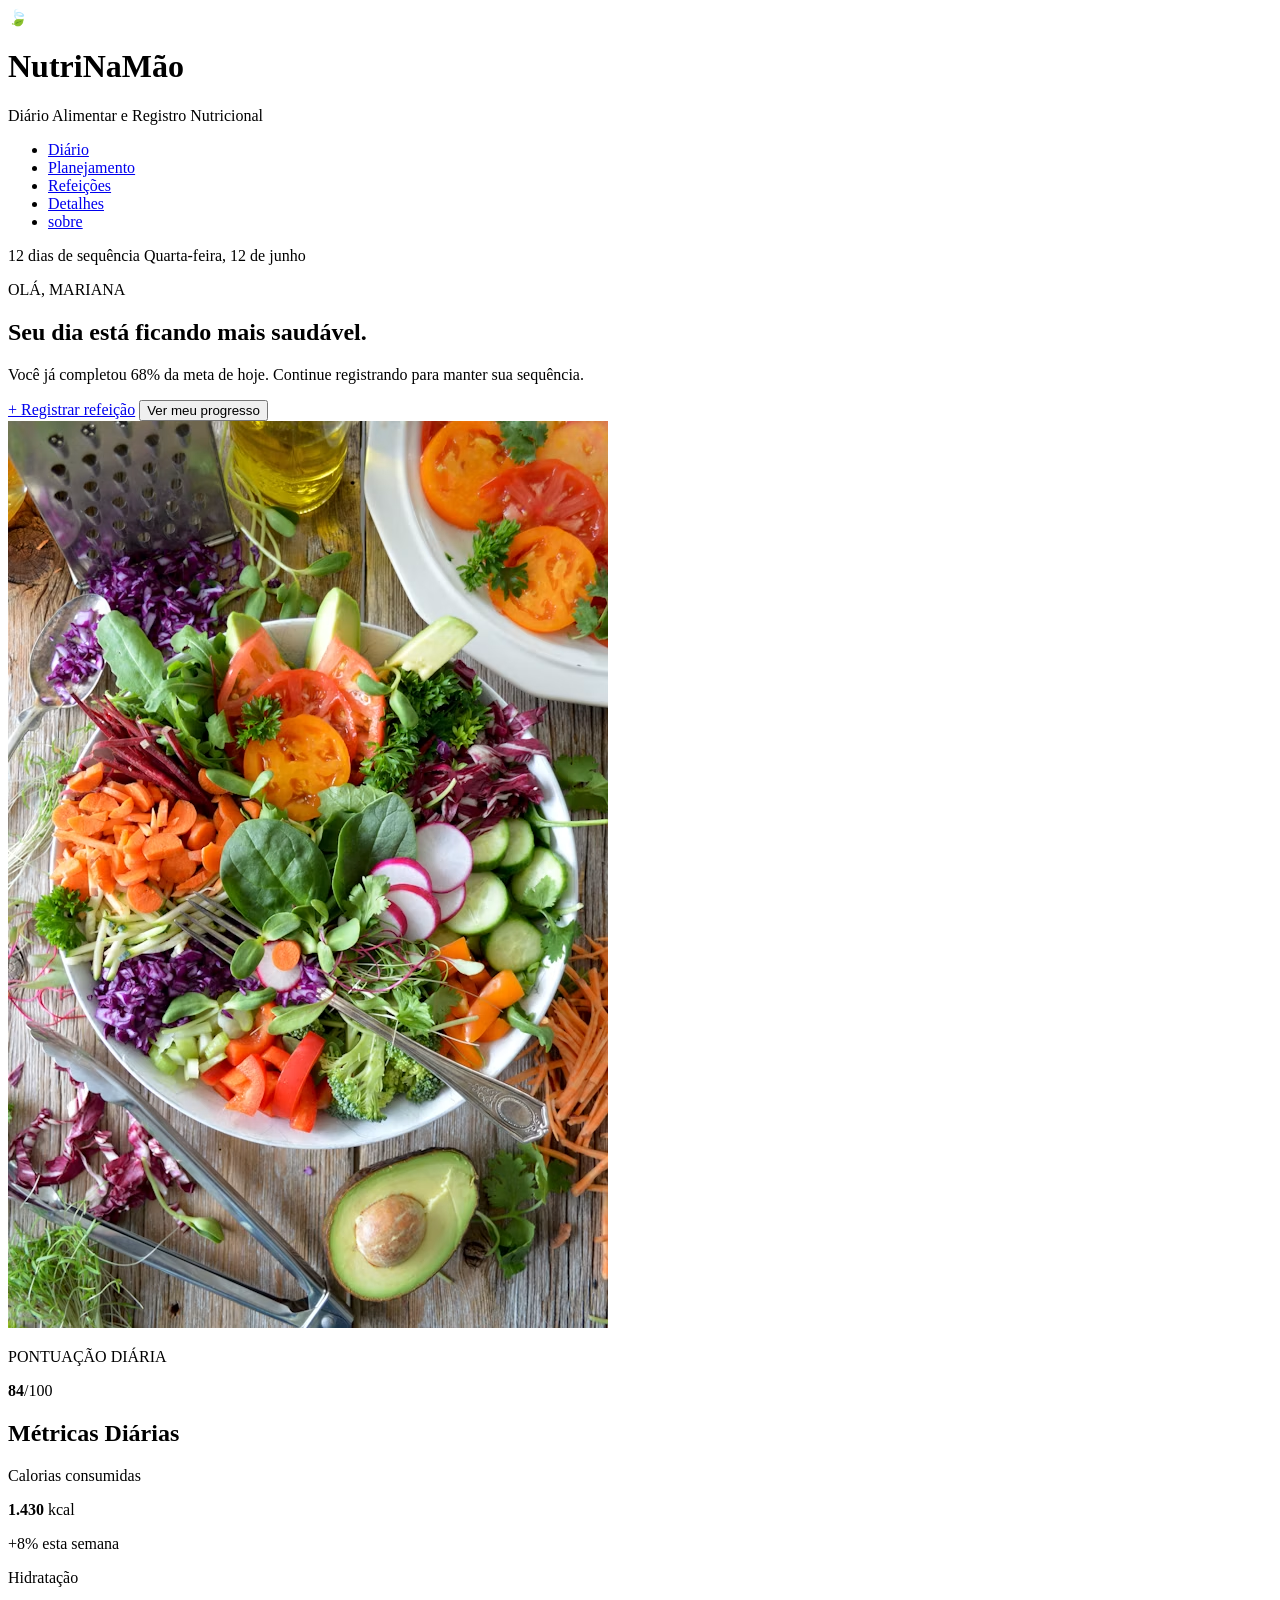
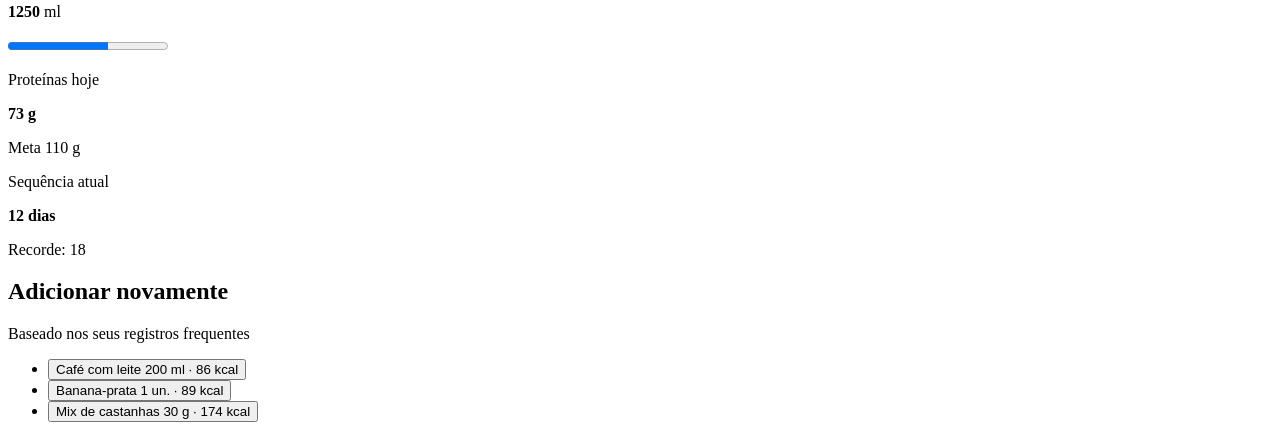
==== index.html @ e71a36a6 "adiciona secao de metricas diarias e atalhos rapidos" ====
<!DOCTYPE html>
<html lang="pt-BR">
<head>
  <meta charset="UTF-8">
  <meta name="viewport" content="width=device-width, initial-scale=1.0">
  <title>NutriNaMão - Diário Alimentar e Registro Nutricional</title>
  <link rel="stylesheet" href="assets/css/style.css">
</head>
<body>

  <!-- CABEÇALHO / NAVBAR -->
  <header>
    <div>
      <span>🍃</span>
      <h1>NutriNaMão</h1>
      <p>Diário Alimentar e Registro Nutricional</p>
    </div>
    
    <nav>
      <ul>
        <li><a href="index.html">Diário</a></li>
        <li><a href="planejamento.html">Planejamento</a></li>
        <li><a href="refeicoes.html">Refeições</a></li>
        <li><a href="detalhes.html">Detalhes</a></li>
        <li><a href="sobre.html">sobre</a></li>
      </ul>
    </nav>
  </header>

  <!-- CONTEÚDO PRINCIPAL -->
  <main>

    <!-- BANNER DE BOAS-VINDAS -->
    <section id="diario">
      <div>
        <span>12 dias de sequência</span>
        <span>Quarta-feira, 12 de junho</span>
      </div>
      
      <p>OLÁ, MARIANA</p>
      <h2>Seu dia está ficando mais saudável.</h2>
      <p>Você já completou 68% da meta de hoje. Continue registrando para manter sua sequência.</p>
      
      <div>
        <a href="#cadastro">+ Registrar refeição</a>
        <button type="button">Ver meu progresso</button>
      </div>

      <div>
        <img src="assets/img/foto1.jpg" alt="Bowl colorido com vegetais frescos">
        <div>
          <p>PONTUAÇÃO DIÁRIA</p>
          <p><strong>84</strong>/100</p>
        </div>
      </div>
    </section>

    <!-- MÉTRICAS / STATUS DIÁRIO -->
    <section>
      <h2>Métricas Diárias</h2>
      
      <!-- Calorias -->
      <article>
        <p>Calorias consumidas</p>
        <p><strong>1.430</strong> kcal</p>
        <span>+8% esta semana</span>
      </article>

      <!-- Hidratação -->
      <article>
        <p>Hidratação</p>
        <p><strong>1250</strong> ml</p>
        <progress value="1250" max="2000">1250 ml</progress>
      </article>

      <!-- Proteínas -->
      <article>
        <p>Proteínas hoje</p>
        <p><strong>73 g</strong></p>
        <span>Meta 110 g</span>
      </article>

      <!-- Sequência -->
      <article>
        <p>Sequência atual</p>
        <p><strong>12 dias</strong></p>
        <span>Recorde: 18</span>
      </article>
    </section>

    <!-- ATALHOS INTELIGENTES -->
    <section>
      <h2>Adicionar novamente</h2>
      <p>Baseado nos seus registros frequentes</p>
      <ul>
        <li><button type="button">Café com leite 200 ml · 86 kcal</button></li>
        <li><button type="button">Banana-prata 1 un. · 89 kcal</button></li>
        <li><button type="button">Mix de castanhas 30 g · 174 kcal</button></li>
      </ul>
    </section>
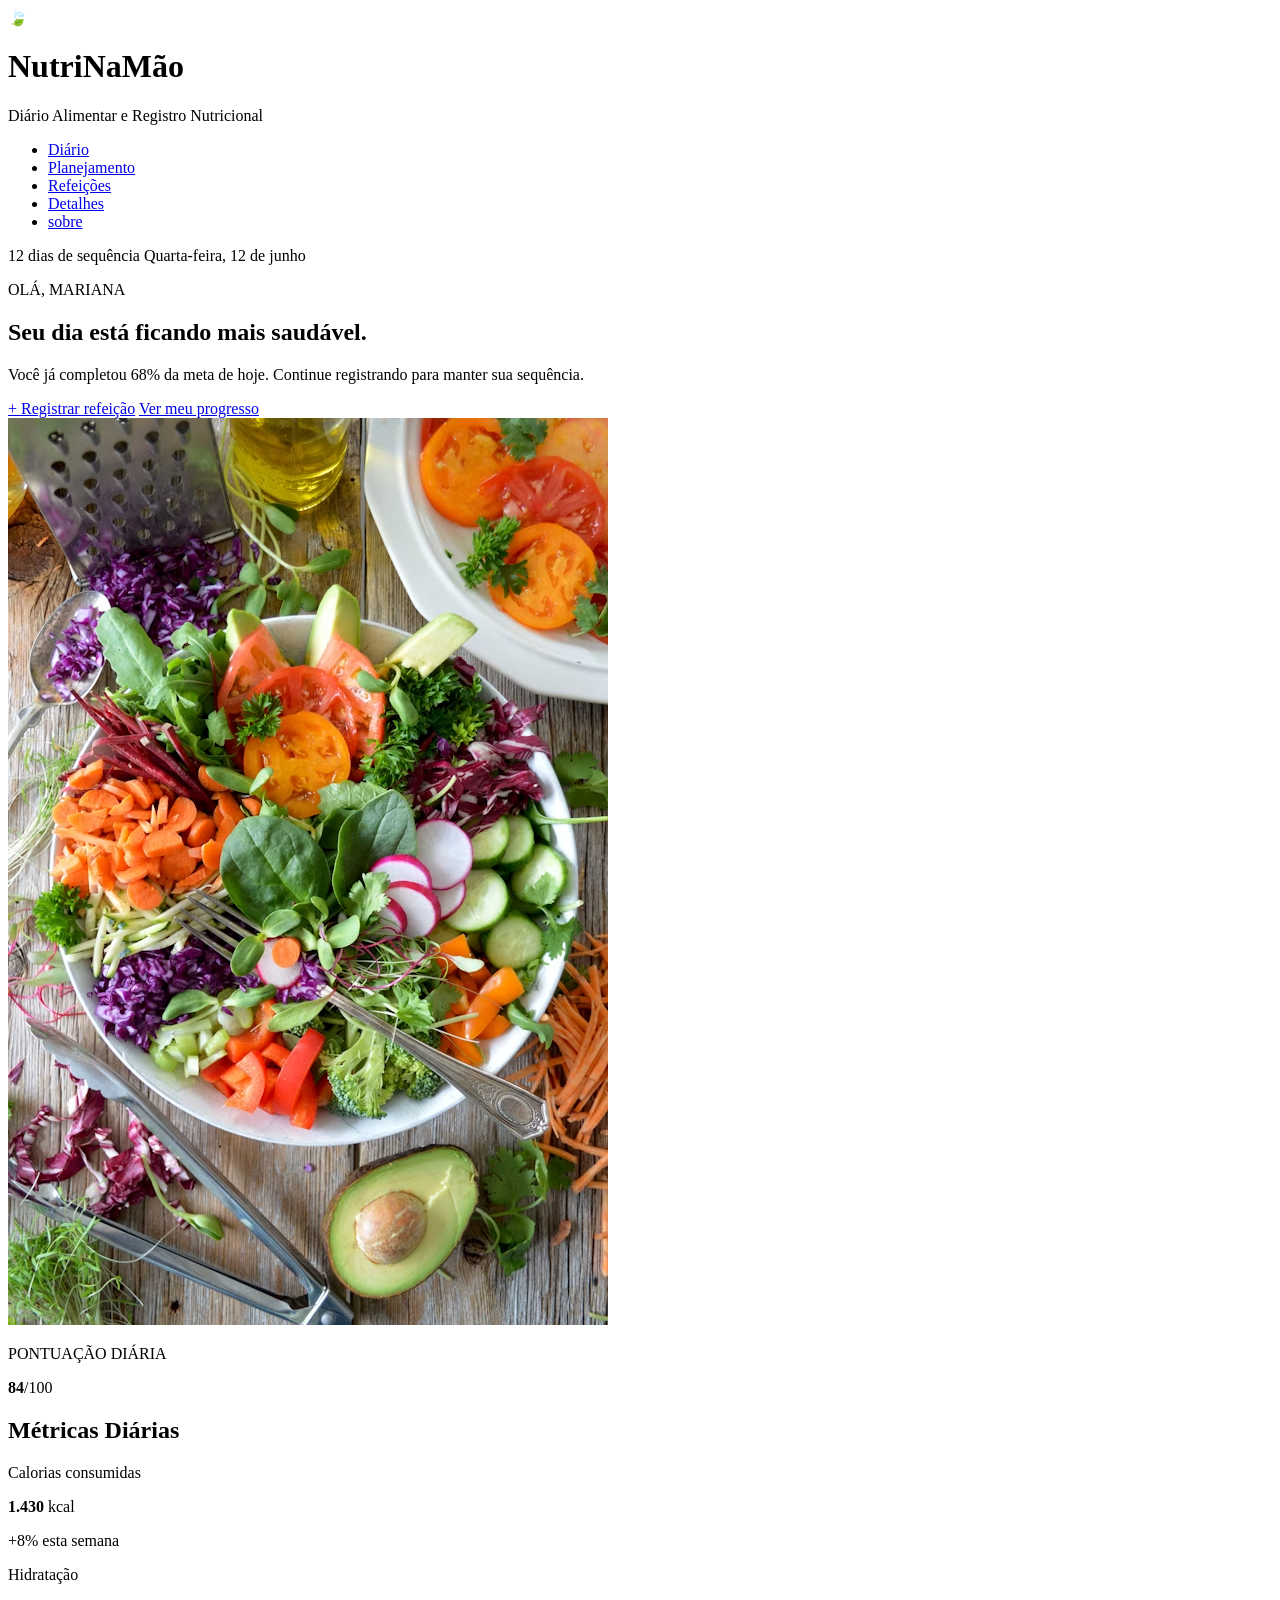
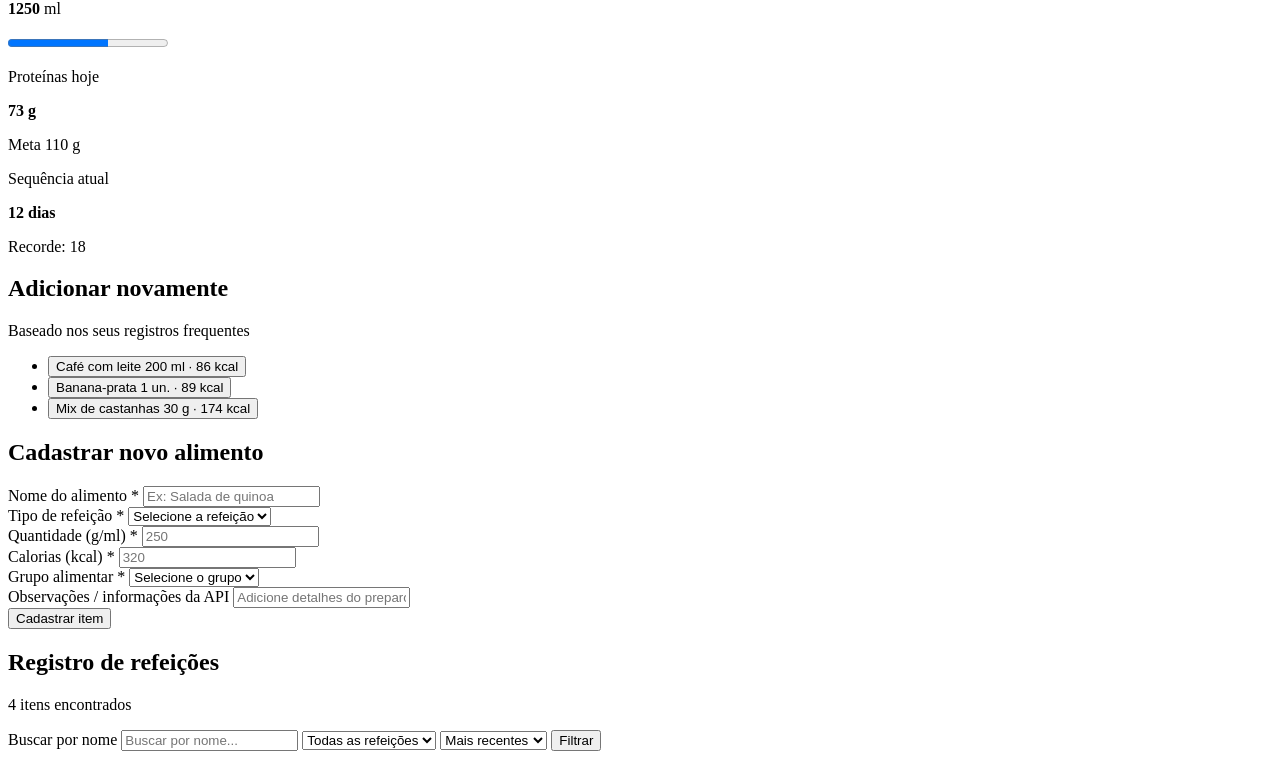
==== commit e2e5e5fc: "feat: adiciona formulario de cadastro de alimentos e controles de busca" ====
--- a/index.html
+++ b/index.html
@@ -42,8 +42,8 @@
       <p>Você já completou 68% da meta de hoje. Continue registrando para manter sua sequência.</p>
       
       <div>
-        <a href="#cadastro">+ Registrar refeição</a>
-        <button type="button">Ver meu progresso</button>
+        <a type="button" href="#cadastro">+ Registrar refeição</a>
+        <a type="button" href="#metricas">Ver meu progresso</a>
       </div>
 
       <div>
@@ -56,7 +56,7 @@
     </section>
 
     <!-- MÉTRICAS / STATUS DIÁRIO -->
-    <section>
+    <section id="metricas">
       <h2>Métricas Diárias</h2>
       
       <!-- Calorias -->
@@ -97,4 +97,85 @@
         <li><button type="button">Banana-prata 1 un. · 89 kcal</button></li>
         <li><button type="button">Mix de castanhas 30 g · 174 kcal</button></li>
       </ul>
-    </section>+    </section>
+
+    <!-- FORMULÁRIO DE NOVO REGISTRO -->
+    <section id="cadastro">
+      <h2>Cadastrar novo alimento</h2>
+      <form action="#" method="post">
+        <div>
+          <label for="nome">Nome do alimento *</label>
+          <input type="text" id="nome" name="nome" placeholder="Ex: Salada de quinoa" required>
+        </div>
+
+        <div>
+          <label for="refeicao">Tipo de refeição *</label>
+          <select id="refeicao" name="refeicao" required>
+            <option value="">Selecione a refeição</option>
+            <option value="almoco">Almoço</option>
+            <option value="cafe">Café da Manhã</option>
+            <option value="lanche">Lanche</option>
+            <option value="jantar">Jantar</option>
+          </select>
+        </div>
+
+        <div>
+          <label for="quantidade">Quantidade (g/ml) *</label>
+          <input type="number" id="quantidade" name="quantidade" placeholder="250" required>
+        </div>
+
+        <div>
+          <label for="calorias">Calorias (kcal) *</label>
+          <input type="number" id="calorias" name="calorias" placeholder="320" required>
+        </div>
+
+        <div>
+          <label for="grupo">Grupo alimentar *</label>
+          <select id="grupo" name="grupo" required>
+            <option value="">Selecione o grupo</option>
+            <option value="proteinas">Proteínas</option>
+            <option value="carboidratos">Carboidratos</option>
+            <option value="vegetais">Vegetais</option>
+            <option value="frutas">Frutas</option>
+            <option value="laticinios">Laticínios</option>
+            <option value="gorduras">Gorduras</option>
+          </select>
+        </div>
+
+        <div>
+          <label for="observacoes">Observações / informações da API</label>
+          <input type="text" id="observacoes" name="observacoes" placeholder="Adicione detalhes do preparo, marca ou código de barras...">
+        </div>
+
+        <button type="submit">Cadastrar item</button>
+      </form>
+    </section>
+
+    <!-- REGISTRO DE REFEIÇÕES (Parte de Filtros e Busca) -->
+    <section id="listagem">
+      <h2>Registro de refeições</h2>
+      <p>4 itens encontrados</p>
+
+      <!-- Filtros e Busca -->
+      <div>
+        <form action="#" method="get">
+          <label for="busca">Buscar por nome</label>
+          <input type="search" id="busca" name="busca" placeholder="Buscar por nome...">
+
+          <select id="filtro-refeicao" name="filtro-refeicao">
+            <option value="todas">Todas as refeições</option>
+            <option value="cafe">Café da Manhã</option>
+            <option value="almoco">Almoço</option>
+            <option value="lanche">Lanche</option>
+            <option value="jantar">Jantar</option>
+          </select>
+
+          <select id="ordenacao" name="ordenacao">
+            <option value="recentes">Mais recentes</option>
+            <option value="caloricos">Mais calóricos</option>
+            <option value="alfabetica">Nome A-Z</option>
+          </select>
+
+          <button type="button">Filtrar</button>
+        </form>
+      </div>
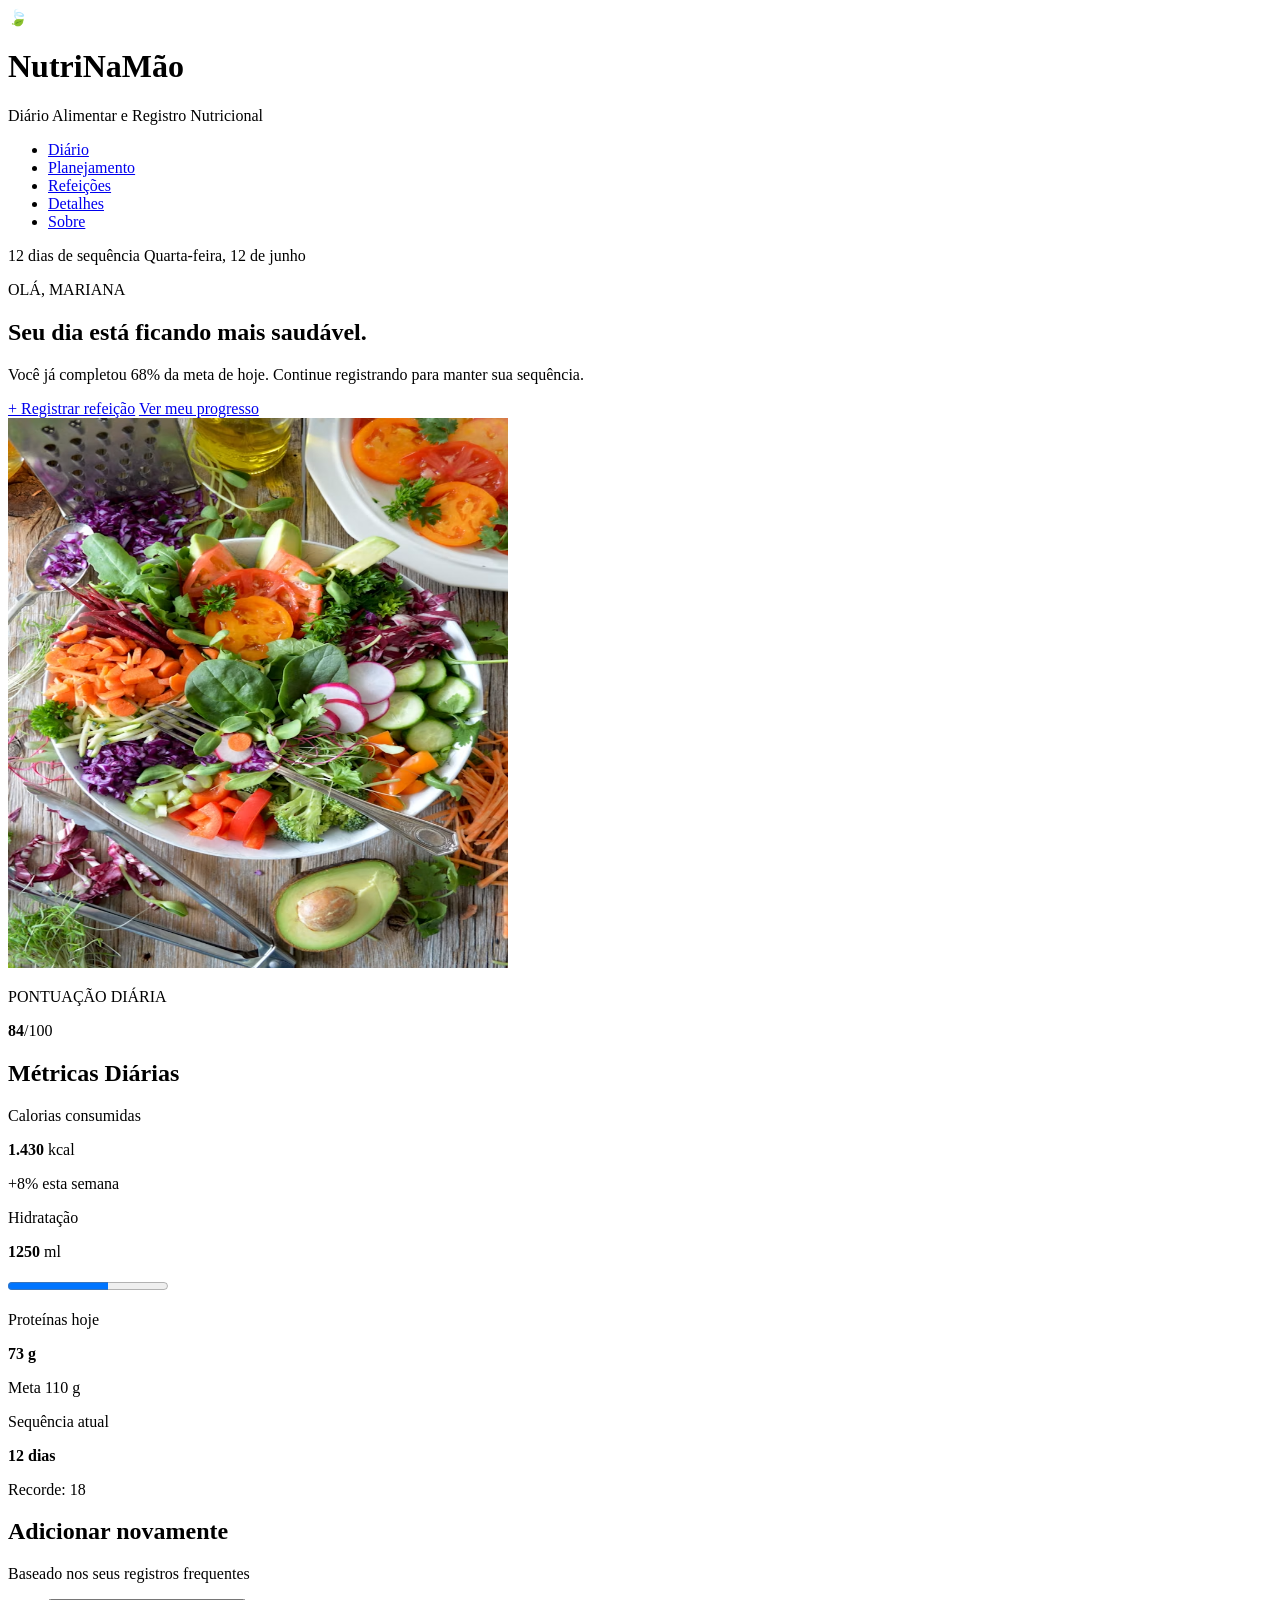
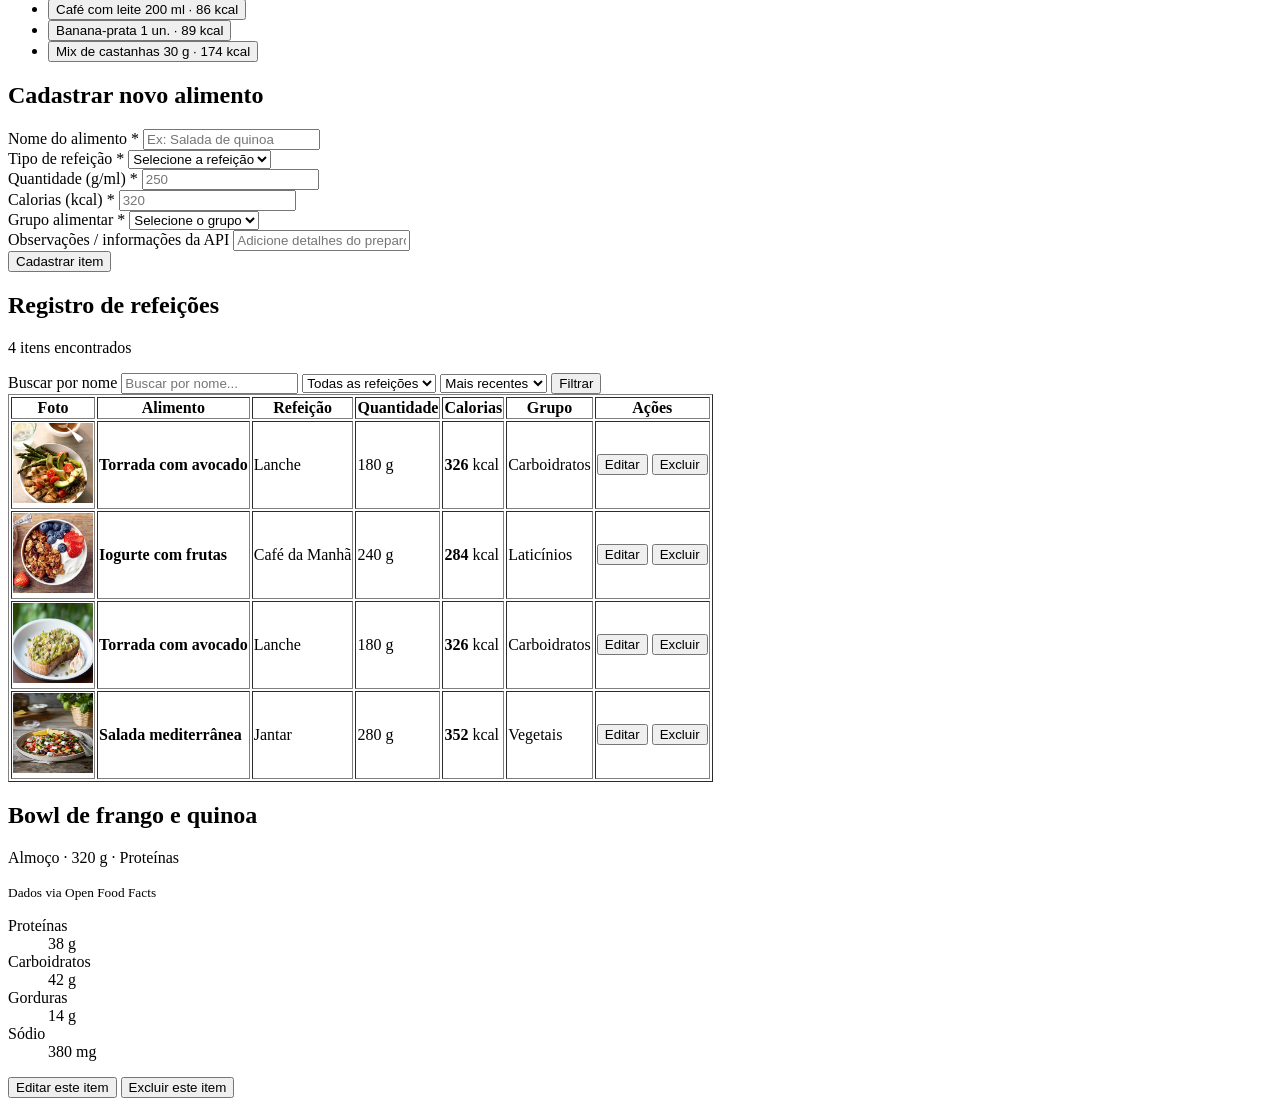
==== commit 0a3c8f90: "feat: adiciona tabela de registro de refeicoes e detalhes nutricionais com dl/dt" ====
--- a/index.html
+++ b/index.html
@@ -22,7 +22,7 @@
         <li><a href="planejamento.html">Planejamento</a></li>
         <li><a href="refeicoes.html">Refeições</a></li>
         <li><a href="detalhes.html">Detalhes</a></li>
-        <li><a href="sobre.html">sobre</a></li>
+        <li><a href="sobre.html">Sobre</a></li>
       </ul>
     </nav>
   </header>
@@ -42,12 +42,12 @@
       <p>Você já completou 68% da meta de hoje. Continue registrando para manter sua sequência.</p>
       
       <div>
-        <a type="button" href="#cadastro">+ Registrar refeição</a>
-        <a type="button" href="#metricas">Ver meu progresso</a>
-      </div>
-
-      <div>
-        <img src="assets/img/foto1.jpg" alt="Bowl colorido com vegetais frescos">
+        <a href="#cadastro">+ Registrar refeição</a>
+        <a href="#metricas">Ver meu progresso</a>
+      </div>
+
+      <div>
+        <img src="assets/img/foto1.jpg" alt="Bowl colorido com vegetais frescos" width="500" height="550">
         <div>
           <p>PONTUAÇÃO DIÁRIA</p>
           <p><strong>84</strong>/100</p>
@@ -178,4 +178,101 @@
 
           <button type="button">Filtrar</button>
         </form>
-      </div>+      </div>
+
+       <!-- Tabela -->
+      <table border="1">
+        <thead>
+          <tr>
+            <th>Foto</th>
+            <th>Alimento</th>
+            <th>Refeição</th>
+            <th>Quantidade</th>
+            <th>Calorias</th>
+            <th>Grupo</th>
+            <th>Ações</th>
+          </tr>
+        </thead>
+        <tbody>
+          <tr>
+            <td>
+                <img src="assets/img/foto2.jpg" alt="Bowl de frango e quinoa" width="80" height="80">
+            </td>
+            <td><strong>Torrada com avocado</strong></td>
+            <td>Lanche</td>
+            <td>180 g</td>
+            <td><strong>326</strong> kcal</td>
+            <td>Carboidratos</td>
+            <td>
+              <button type="button">Editar</button>
+              <button type="button">Excluir</button>
+            </td>
+          </tr>
+          <tr>
+            <td>
+              <img src="assets/img/foto3.jpg" alt="Iogurte com frutas" width="80" height="80">
+            </td>
+            <td><strong>Iogurte com frutas</strong></td>
+            <td>Café da Manhã</td>
+            <td>240 g</td>
+            <td><strong>284</strong> kcal</td>
+            <td>Laticínios</td>
+            <td>
+              <button type="button">Editar</button>
+              <button type="button">Excluir</button>
+            </td>
+          </tr>
+          <tr>
+            <td>
+                <img src="assets/img/foto4.jpg" alt="Torrada com avocado" width="80" height="80">
+            </td>
+             <td><strong>Torrada com avocado</strong></td>
+            <td>Lanche</td>
+            <td>180 g</td>
+            <td><strong>326</strong> kcal</td>
+            <td>Carboidratos</td>
+            <td>
+              <button type="button">Editar</button>
+              <button type="button">Excluir</button>
+            </td>
+          </tr>
+          <tr>
+            <td>
+                <img src="assets/img/foto5.jpg" alt="Salada mediterrânea" width="80" height="80">
+            </td>
+             <td><strong>Salada mediterrânea</strong></td>
+            <td>Jantar</td>
+            <td>280 g</td>
+            <td><strong>352</strong> kcal</td>
+            <td>Vegetais</td>
+            <td>
+              <button type="button">Editar</button>
+              <button type="button">Excluir</button>
+            </td>
+          </tr>
+        </tbody>
+      </table>
+    </section>    
+    <!-- DETALHES DO ALIMENTO SELECIONADO -->
+    <section id="detalhes">
+      <h2>Bowl de frango e quinoa</h2>
+      <p>Almoço · 320 g · Proteínas</p>
+      <small>Dados via Open Food Facts</small>
+
+      <dl>
+        <dt>Proteínas</dt>
+        <dd>38 g</dd>
+
+        <dt>Carboidratos</dt>
+        <dd>42 g</dd>
+
+        <dt>Gorduras</dt>
+        <dd>14 g</dd>
+
+        <dt>Sódio</dt>
+        <dd>380 mg</dd>
+      </dl>
+
+      <button type="button">Editar este item</button>
+      <button type="button">Excluir este item</button>
+    </section>
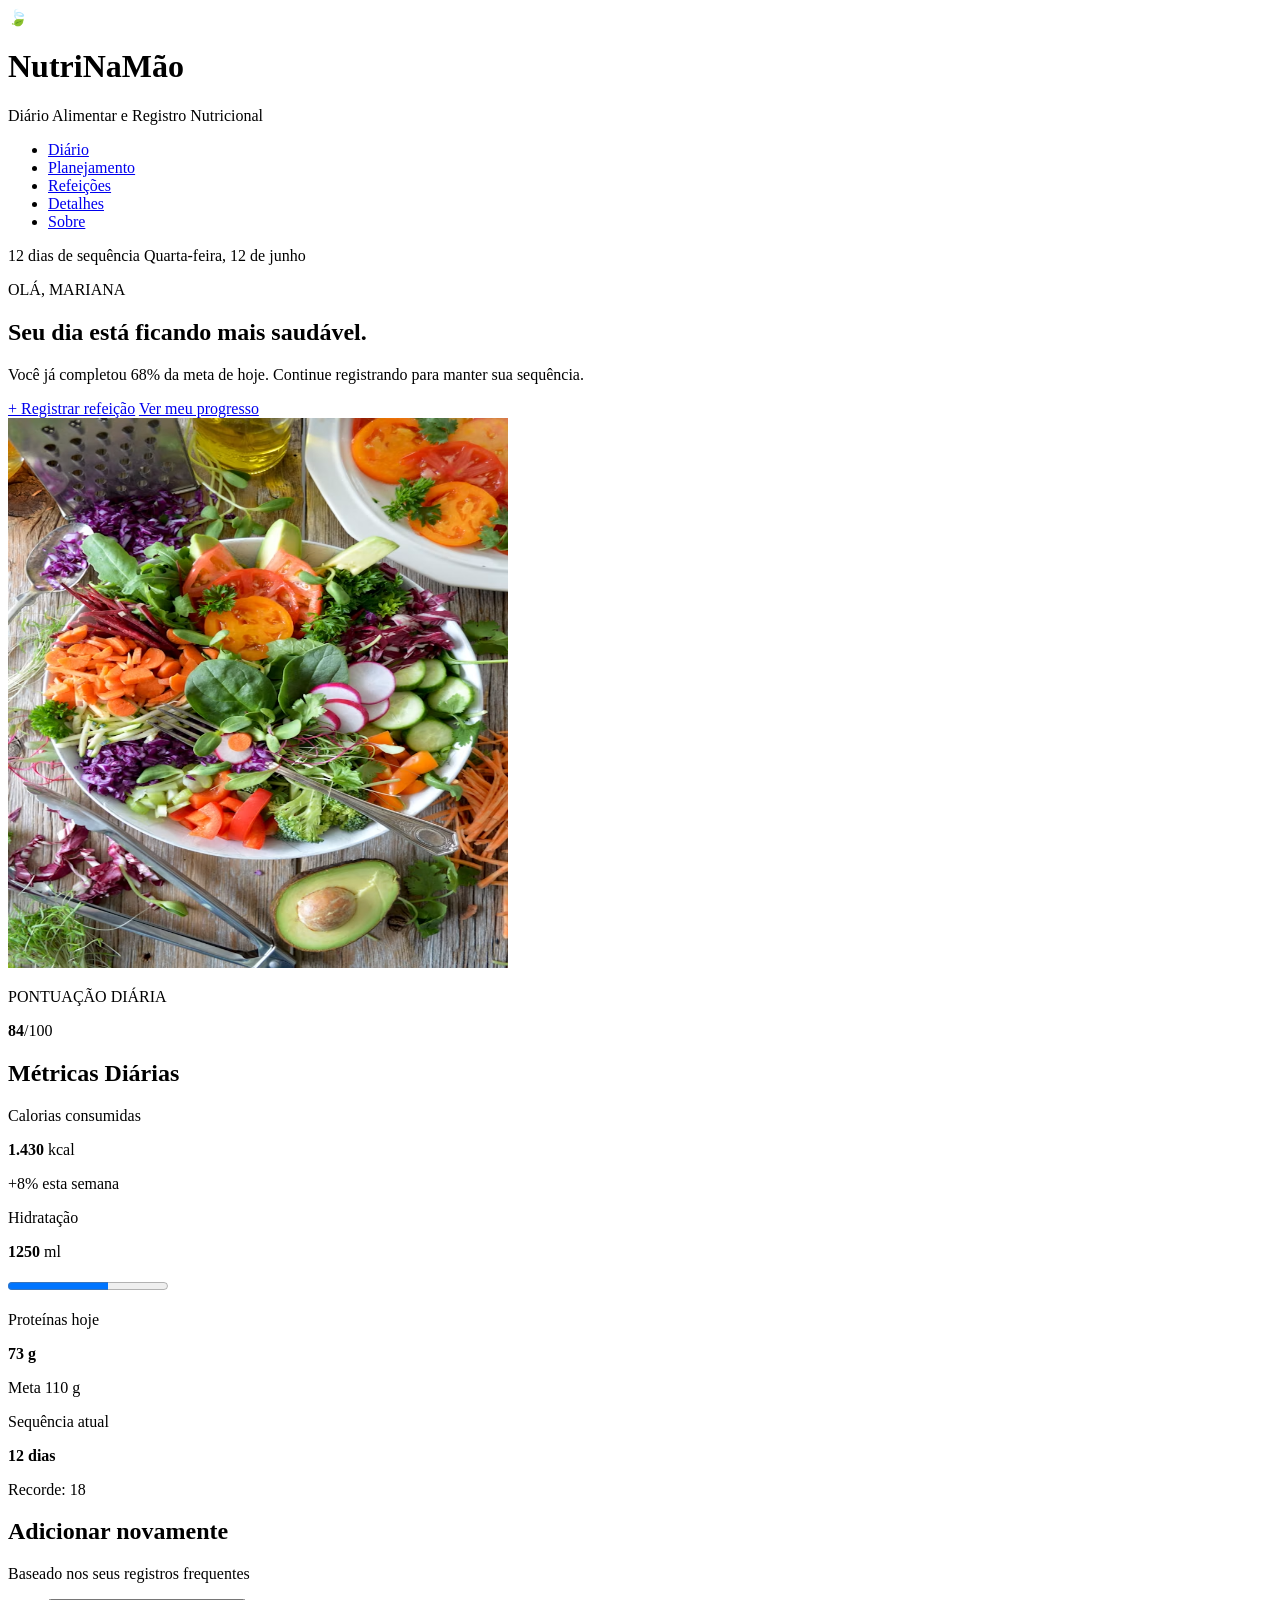
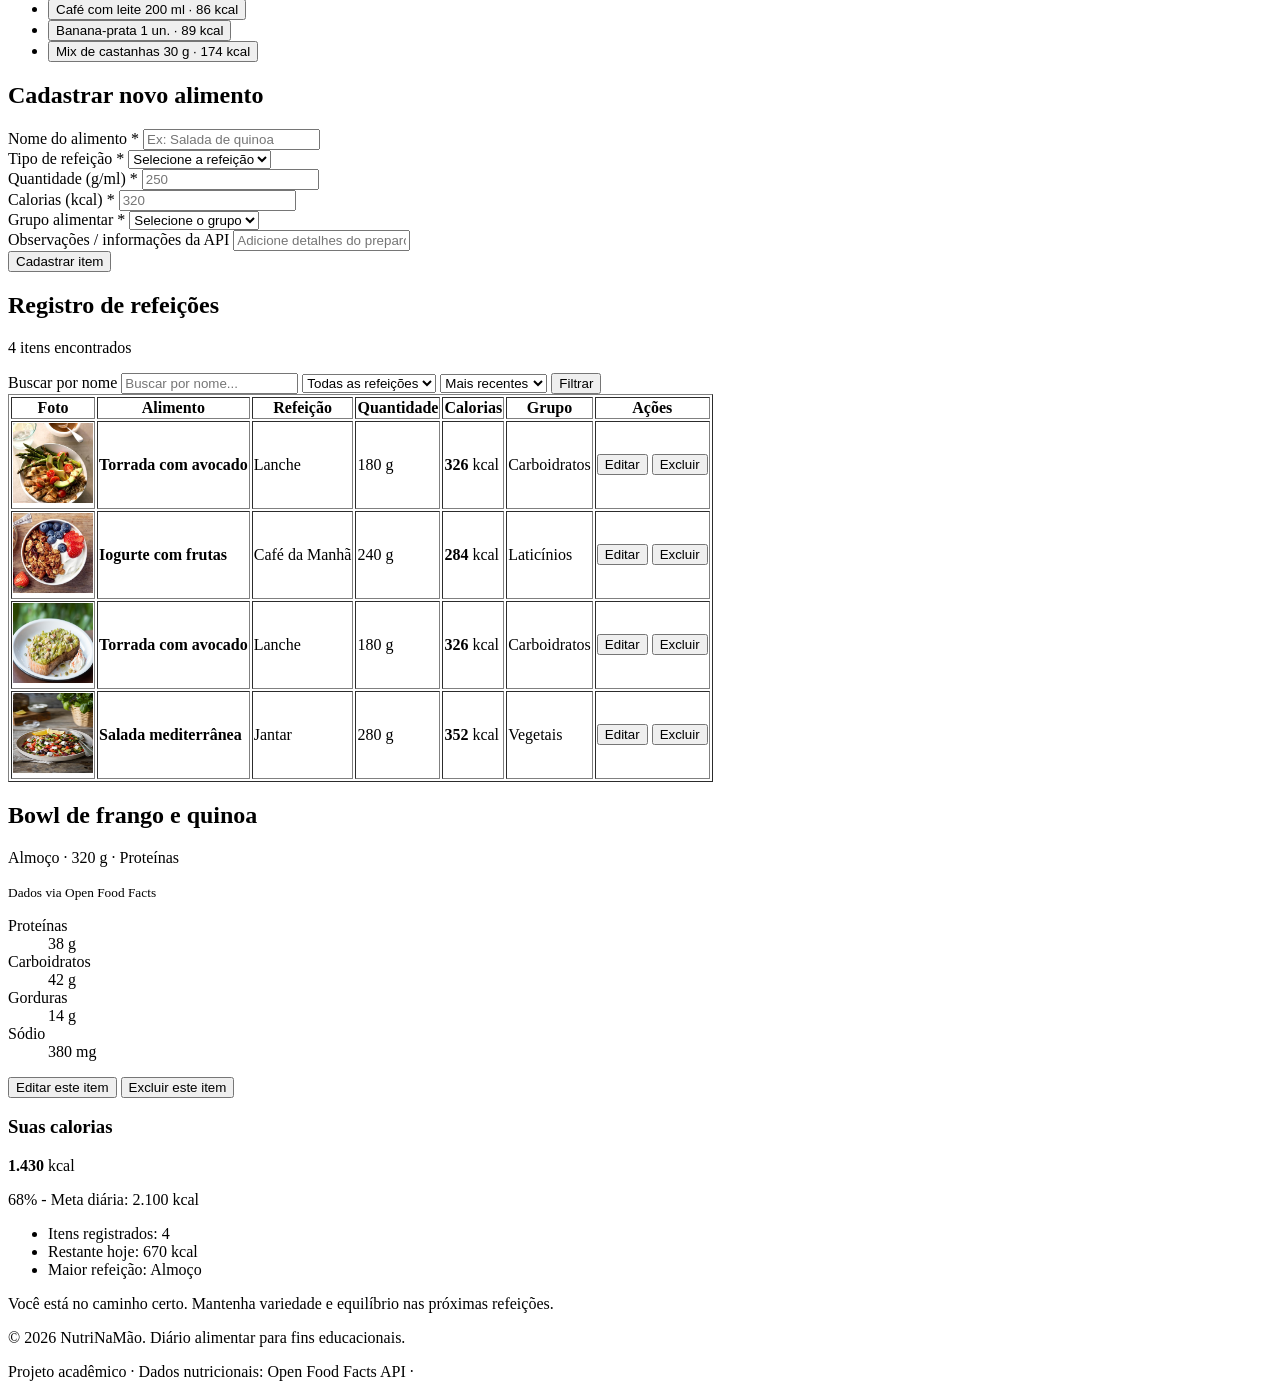
==== commit e6a48ffe: "feat: adiciona secao de resumo calorico e rodape institucional" ====
--- a/index.html
+++ b/index.html
@@ -275,4 +275,30 @@
 
       <button type="button">Editar este item</button>
       <button type="button">Excluir este item</button>
-    </section>+    </section>
+
+        <!-- RESUMO DIÁRIO -->
+    <section id="resumo">
+      <h3>Suas calorias</h3>
+      <p><strong>1.430</strong> kcal</p>
+      <p>68% - Meta diária: 2.100 kcal</p>
+      
+      <ul>
+        <li>Itens registrados: 4</li>
+        <li>Restante hoje: 670 kcal</li>
+        <li>Maior refeição: Almoço</li>
+      </ul>
+
+      <p>Você está no caminho certo. Mantenha variedade e equilíbrio nas próximas refeições.</p>
+    </section>
+
+  </main>
+
+  <!-- RODAPÉ -->
+  <footer>
+    <p>&copy; 2026 NutriNaMão. Diário alimentar para fins educacionais.</p>
+    <p>Projeto acadêmico · Dados nutricionais: Open Food Facts API · </p>
+  </footer>
+
+</body>
+</html>
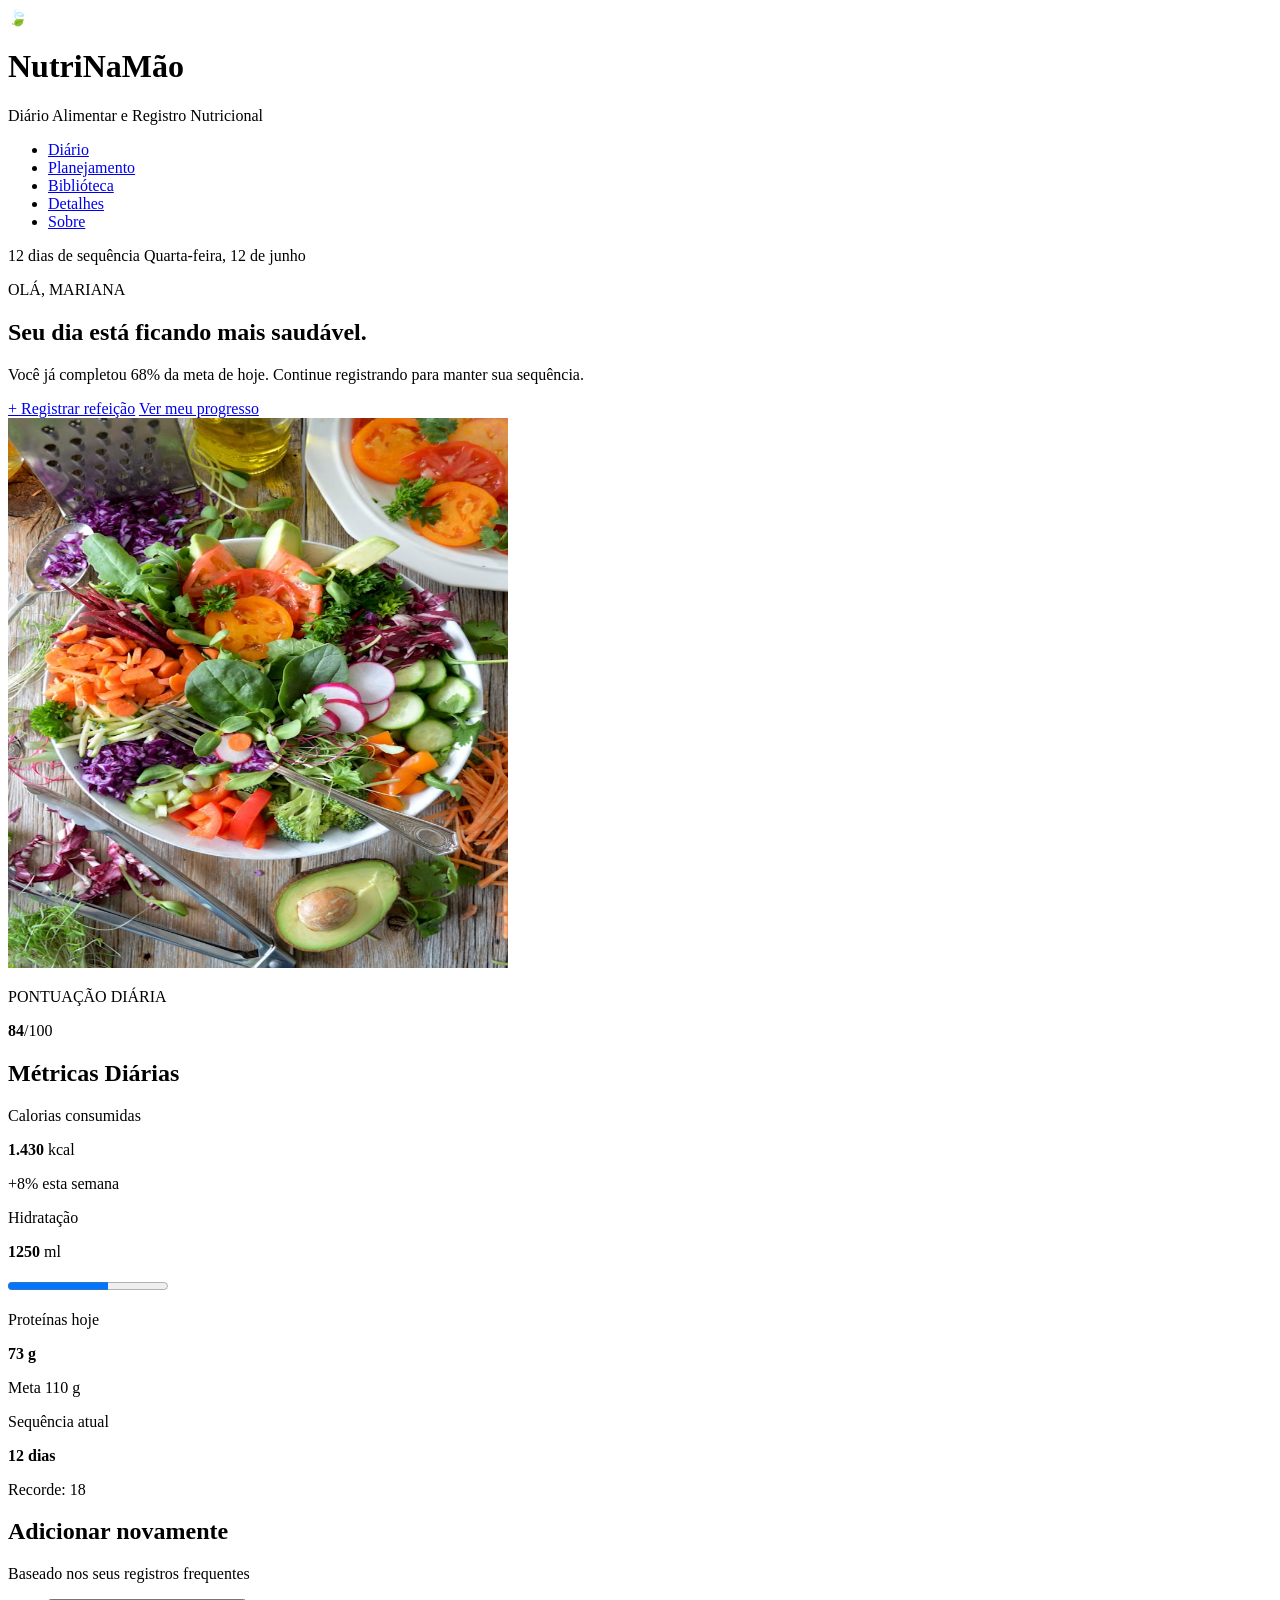
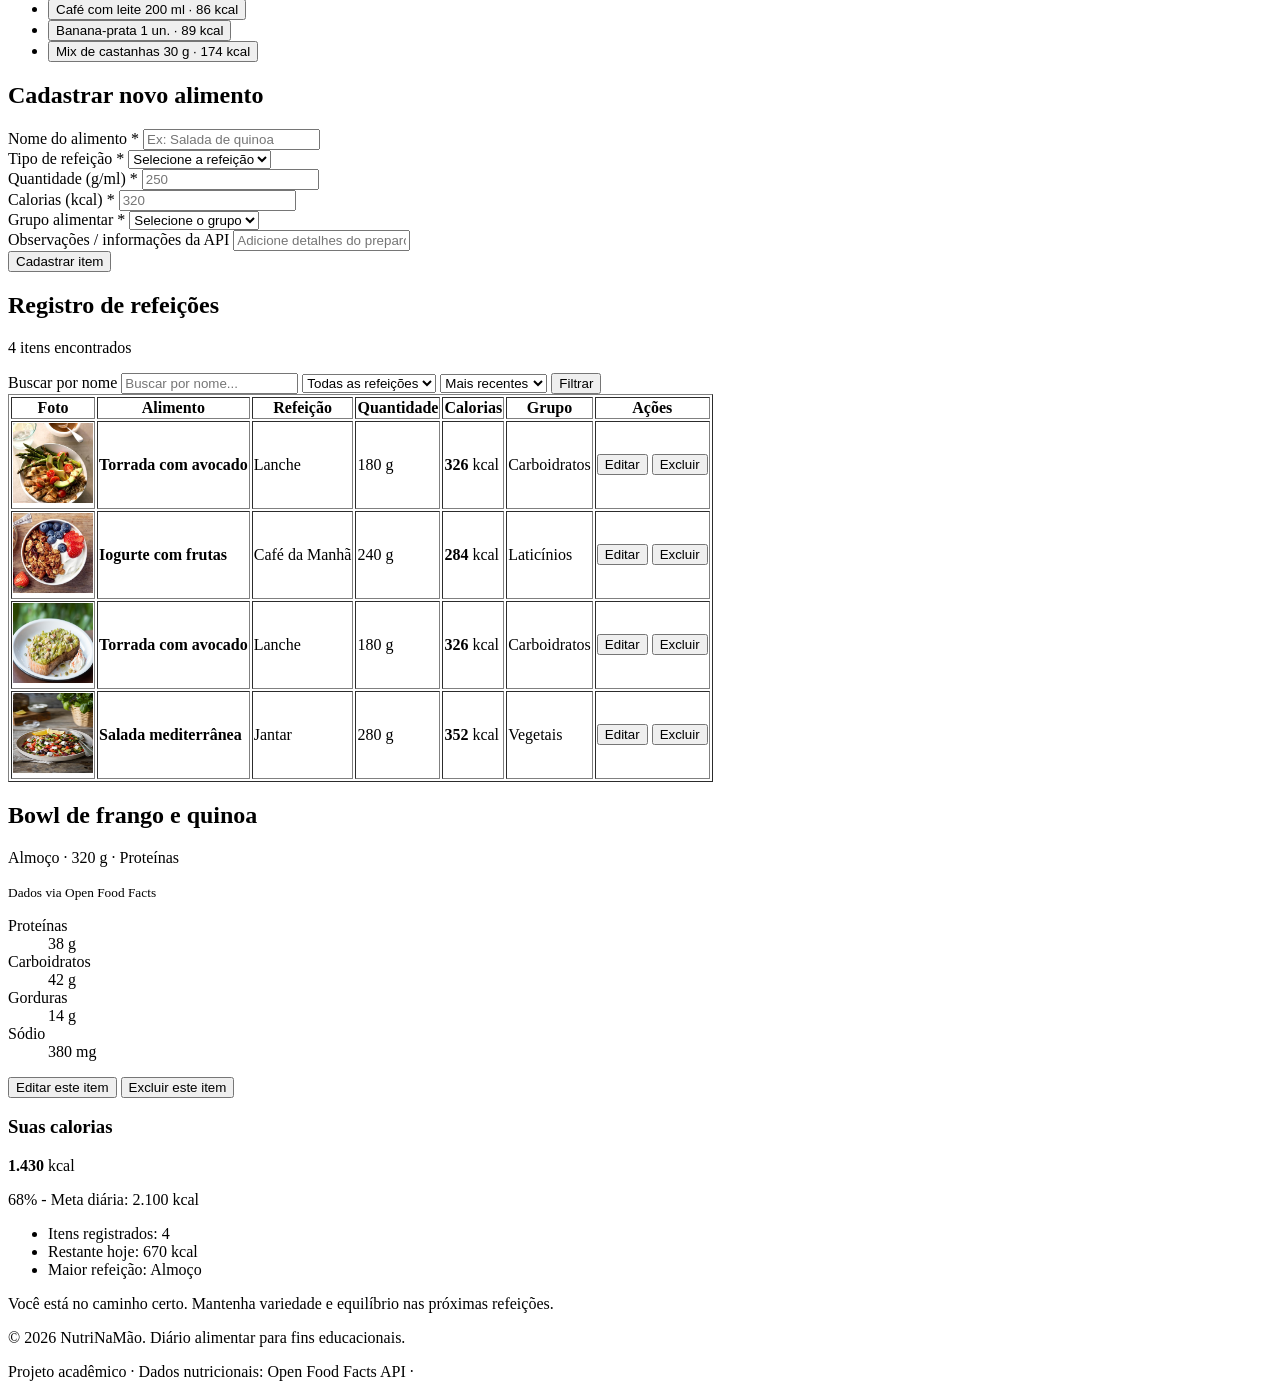
==== commit 9c468226: "change: link da biblioteca" ====
--- a/index.html
+++ b/index.html
@@ -20,7 +20,7 @@
       <ul>
         <li><a href="index.html">Diário</a></li>
         <li><a href="planejamento.html">Planejamento</a></li>
-        <li><a href="refeicoes.html">Refeições</a></li>
+        <li><a href="biblioteca.html">Biblióteca</a></li>
         <li><a href="detalhes.html">Detalhes</a></li>
         <li><a href="sobre.html">Sobre</a></li>
       </ul>
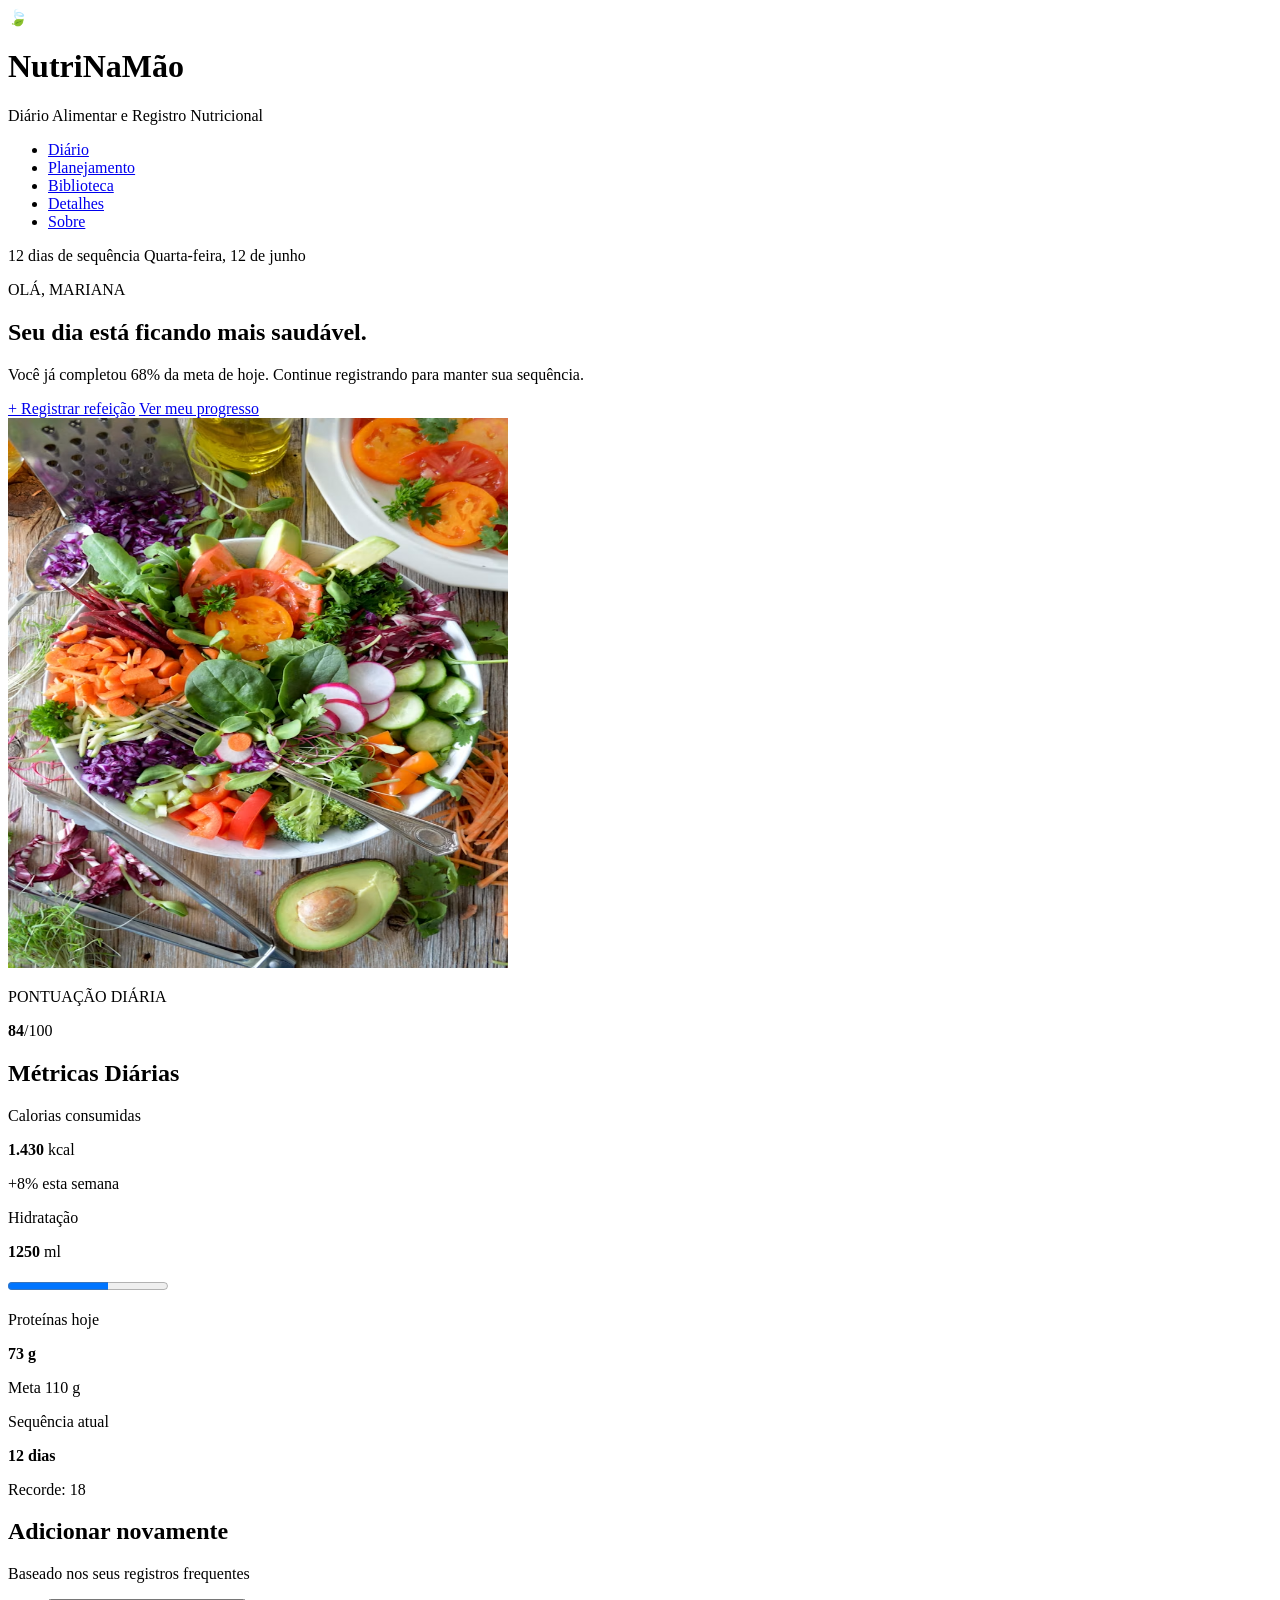
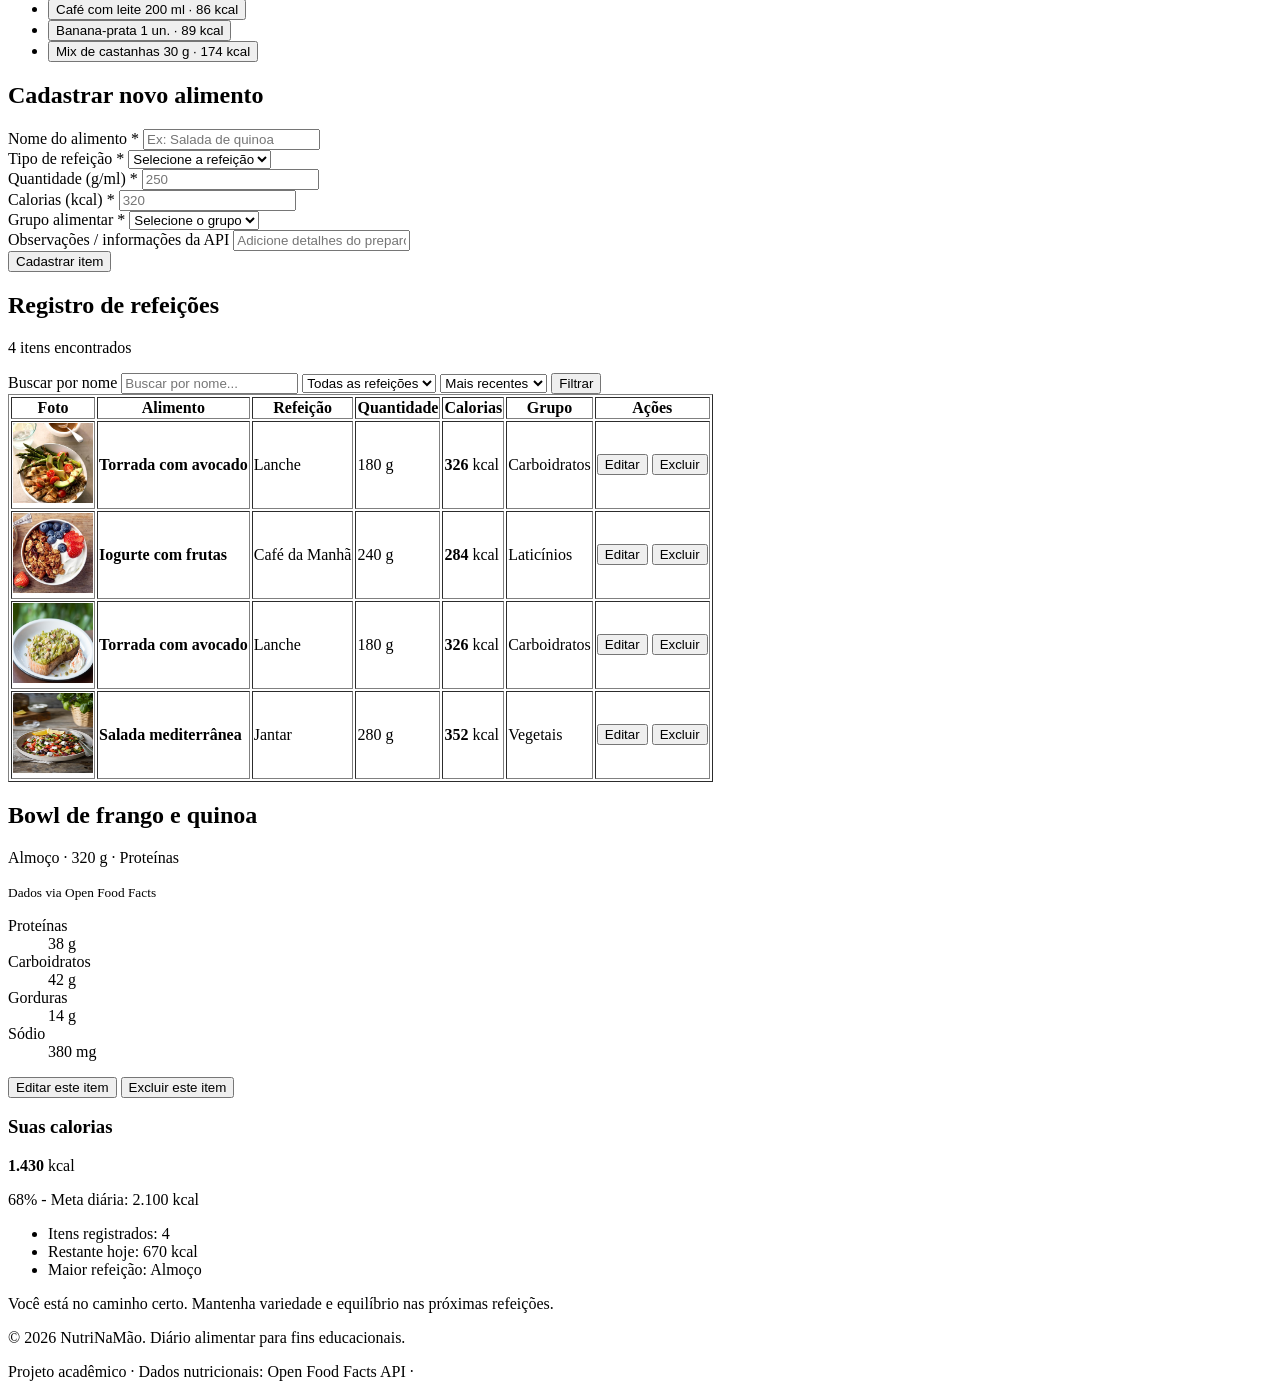
==== commit 9fb0ae5f: "fix: acento biblioteca e link do progresso" ====
--- a/index.html
+++ b/index.html
@@ -20,7 +20,7 @@
       <ul>
         <li><a href="index.html">Diário</a></li>
         <li><a href="planejamento.html">Planejamento</a></li>
-        <li><a href="biblioteca.html">Biblióteca</a></li>
+        <li><a href="biblioteca.html">Biblioteca</a></li>
         <li><a href="detalhes.html">Detalhes</a></li>
         <li><a href="sobre.html">Sobre</a></li>
       </ul>
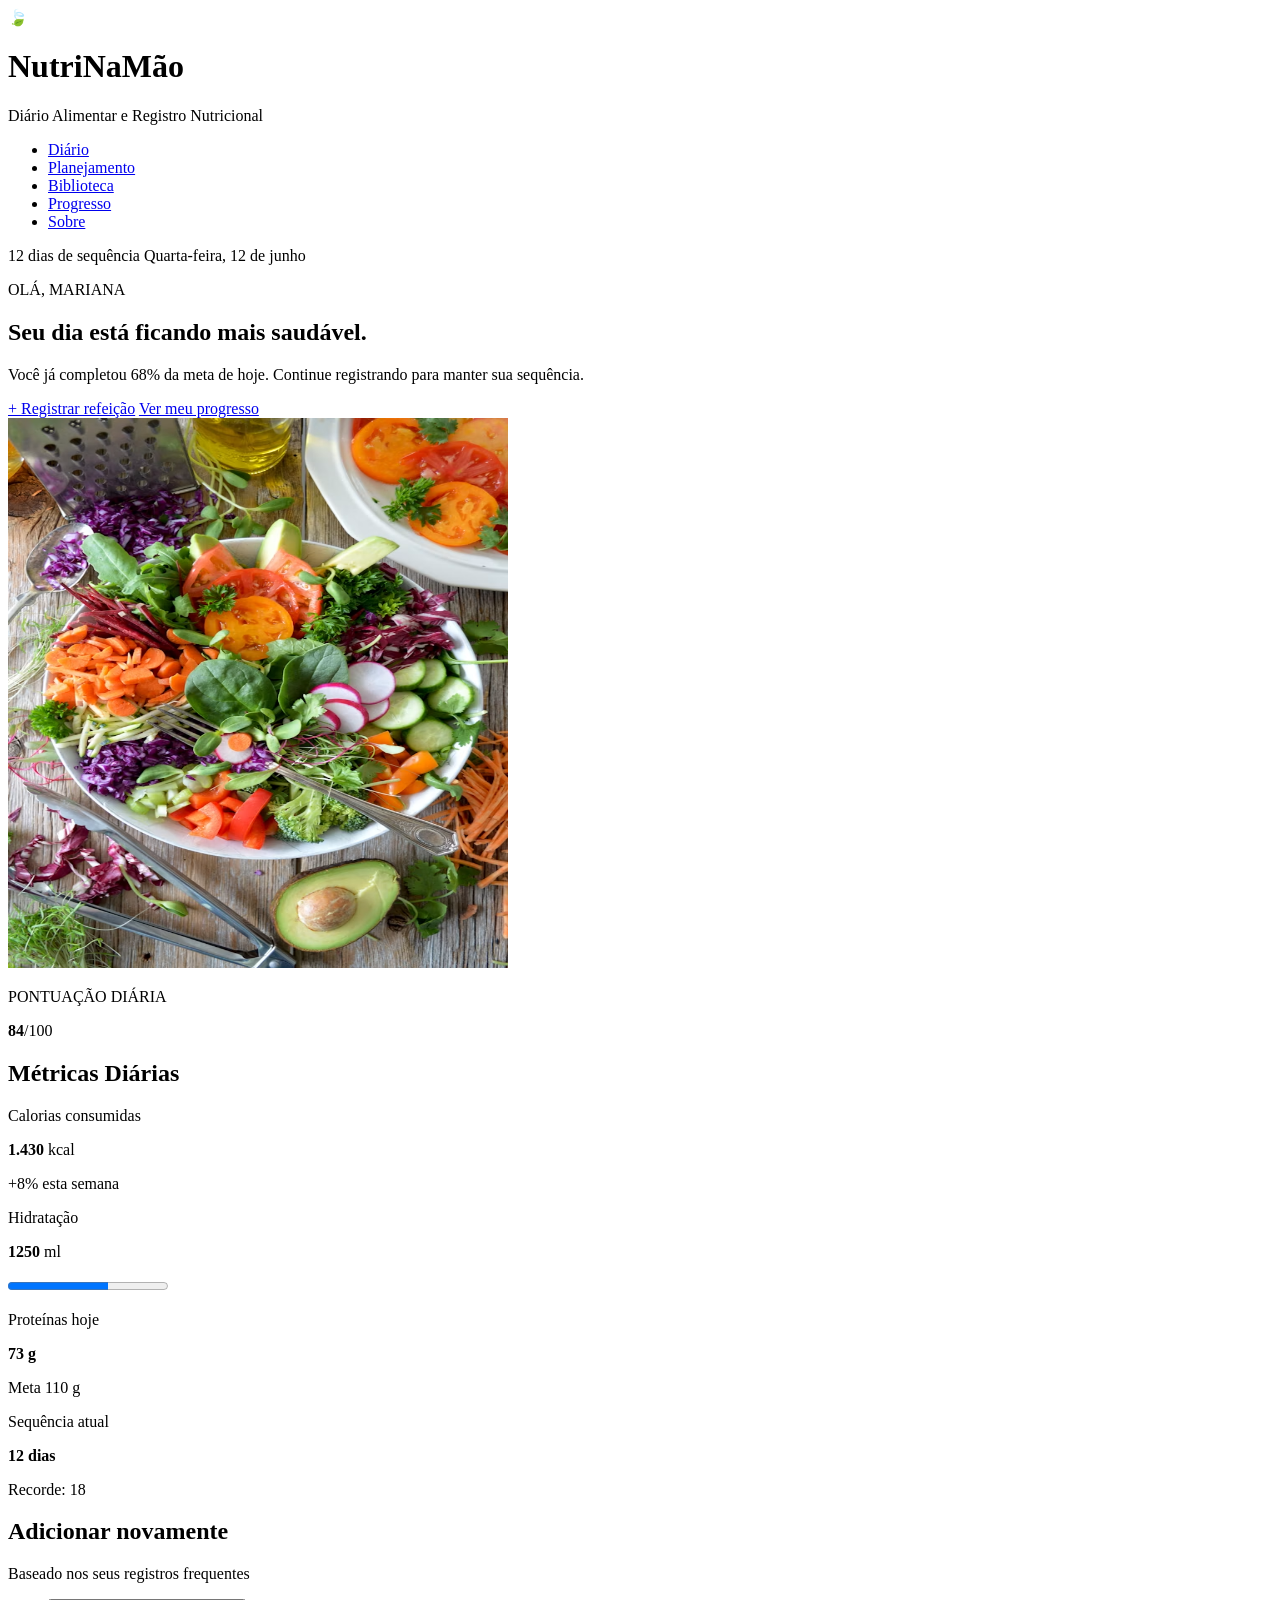
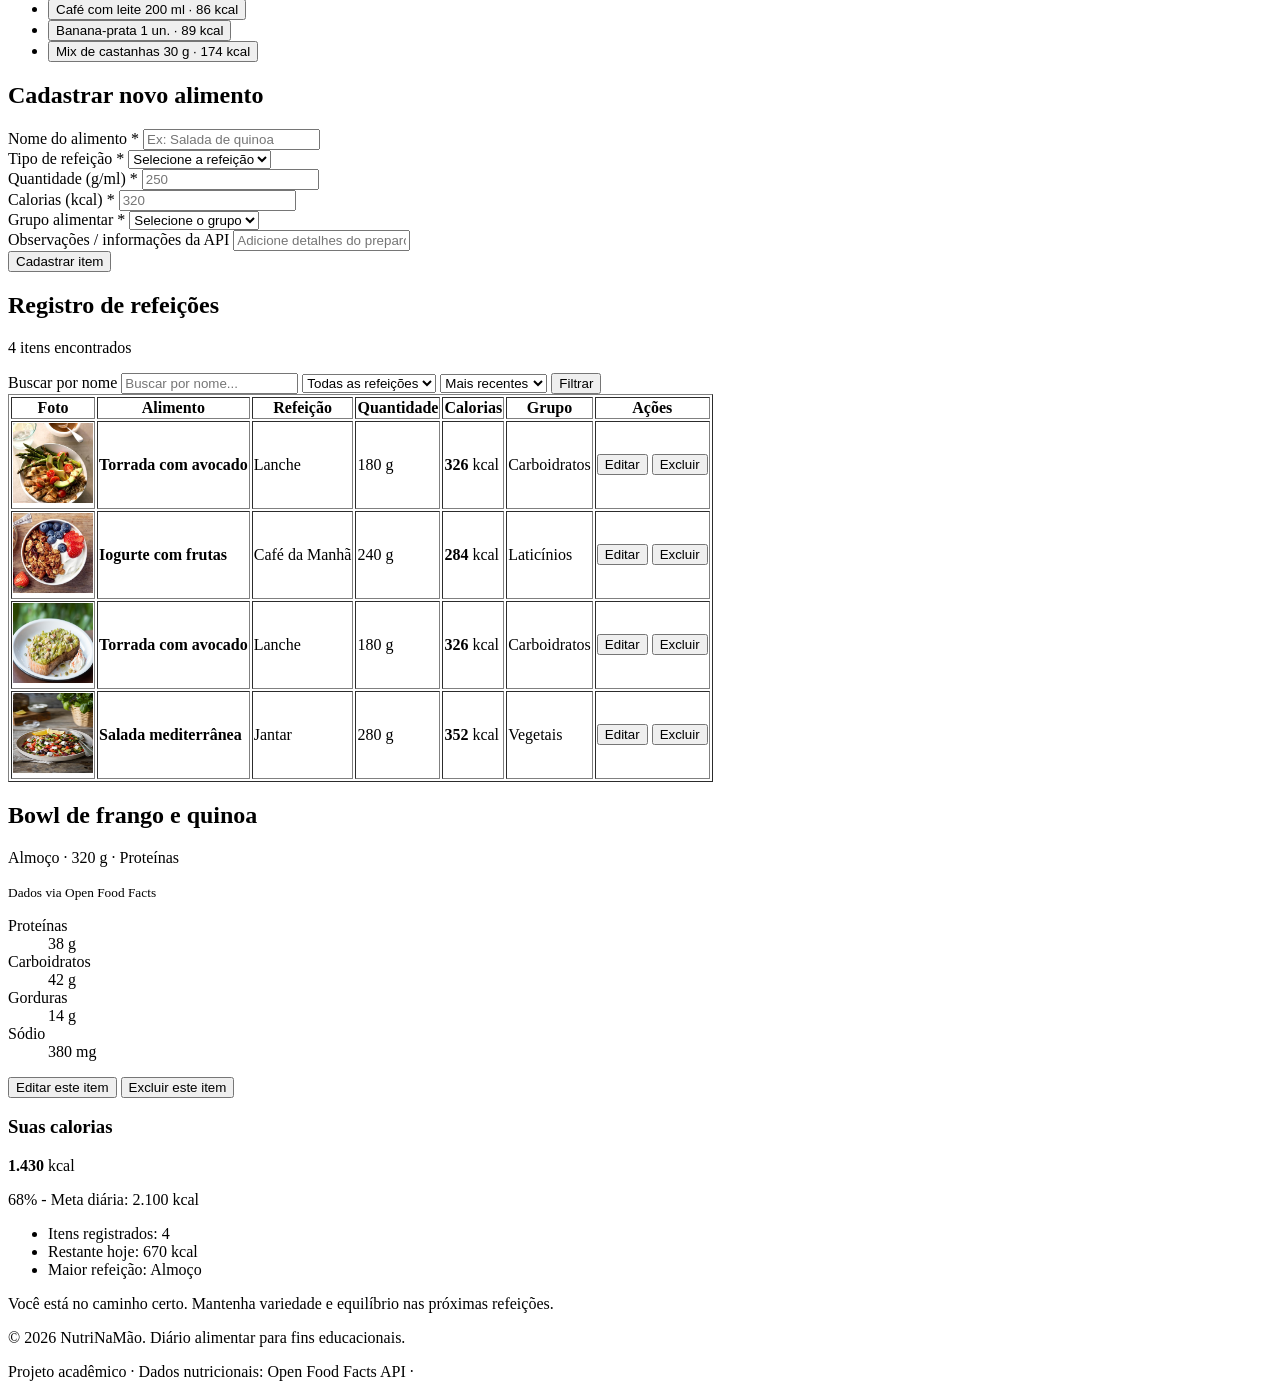
==== commit b664bfd6: "fix: link progresso" ====
--- a/index.html
+++ b/index.html
@@ -21,7 +21,7 @@
         <li><a href="index.html">Diário</a></li>
         <li><a href="planejamento.html">Planejamento</a></li>
         <li><a href="biblioteca.html">Biblioteca</a></li>
-        <li><a href="detalhes.html">Detalhes</a></li>
+        <li><a href="progresso.html">Progresso</a></li>
         <li><a href="sobre.html">Sobre</a></li>
       </ul>
     </nav>
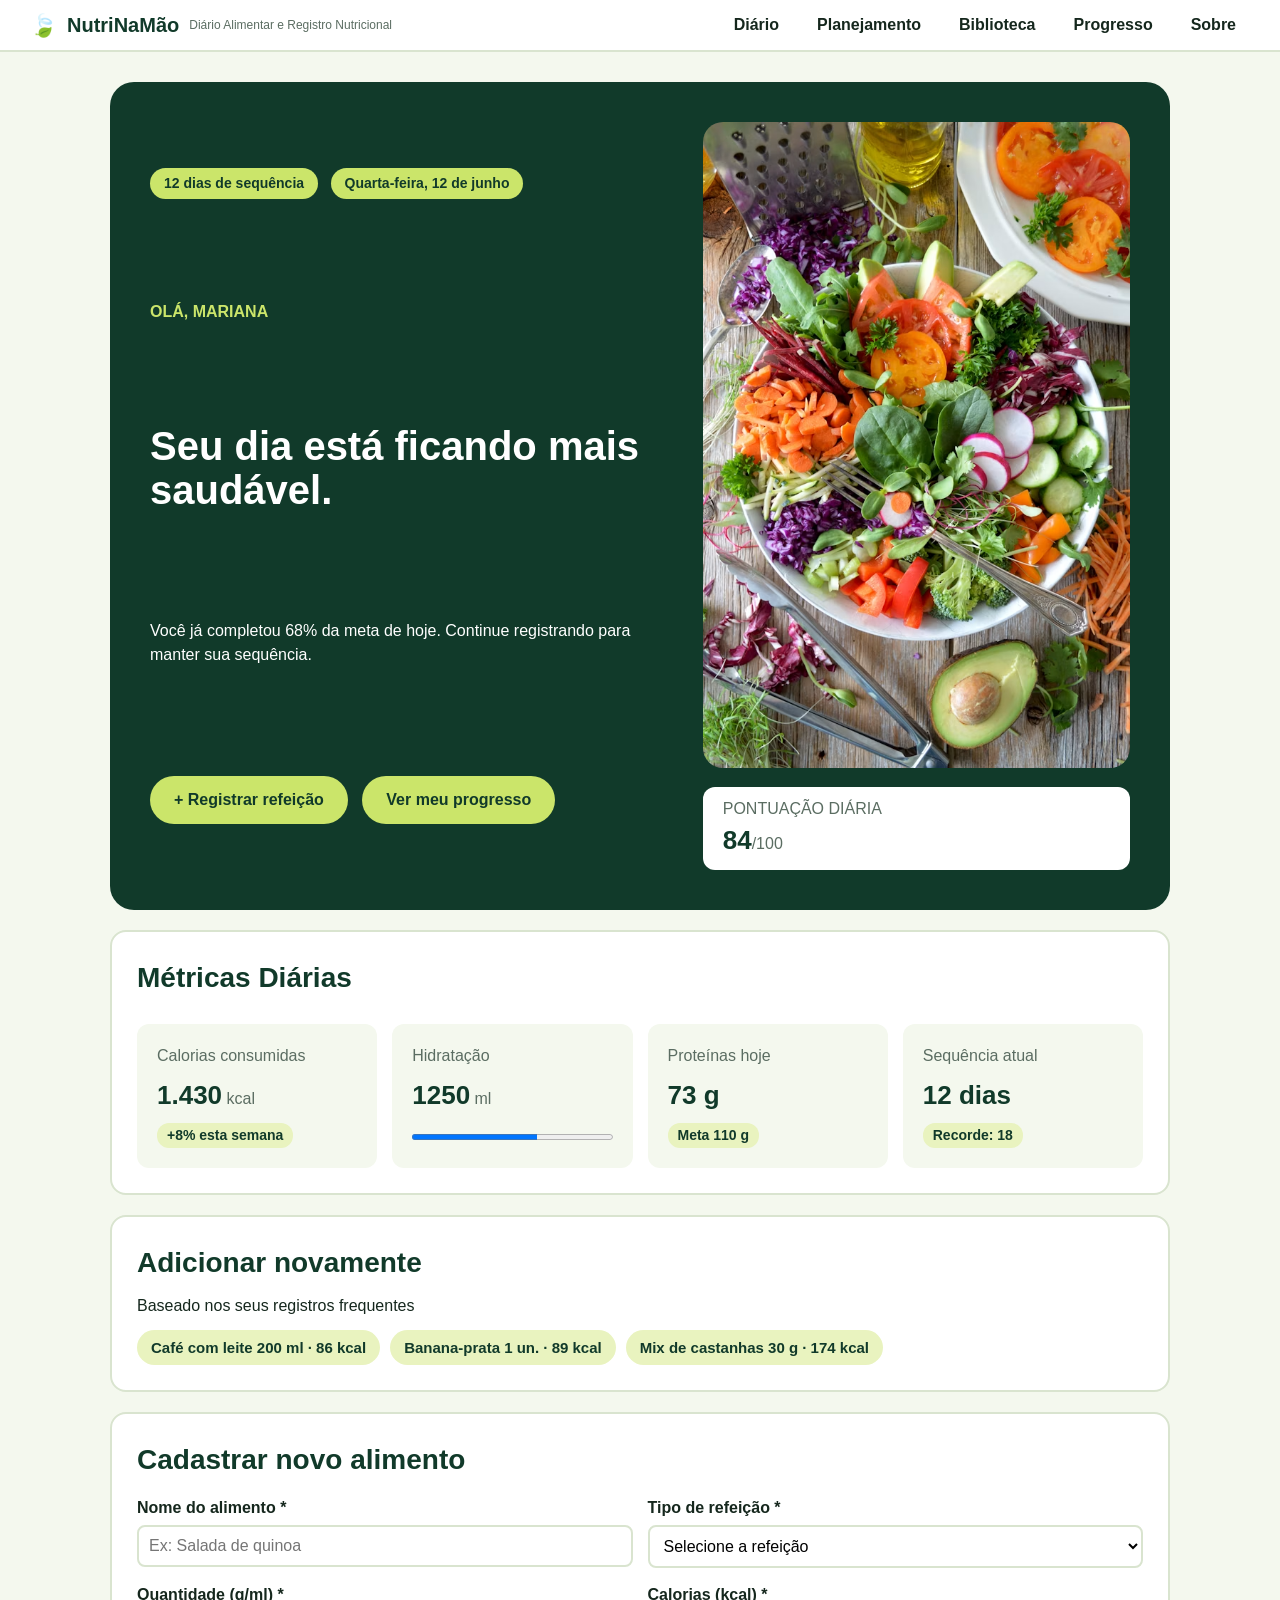
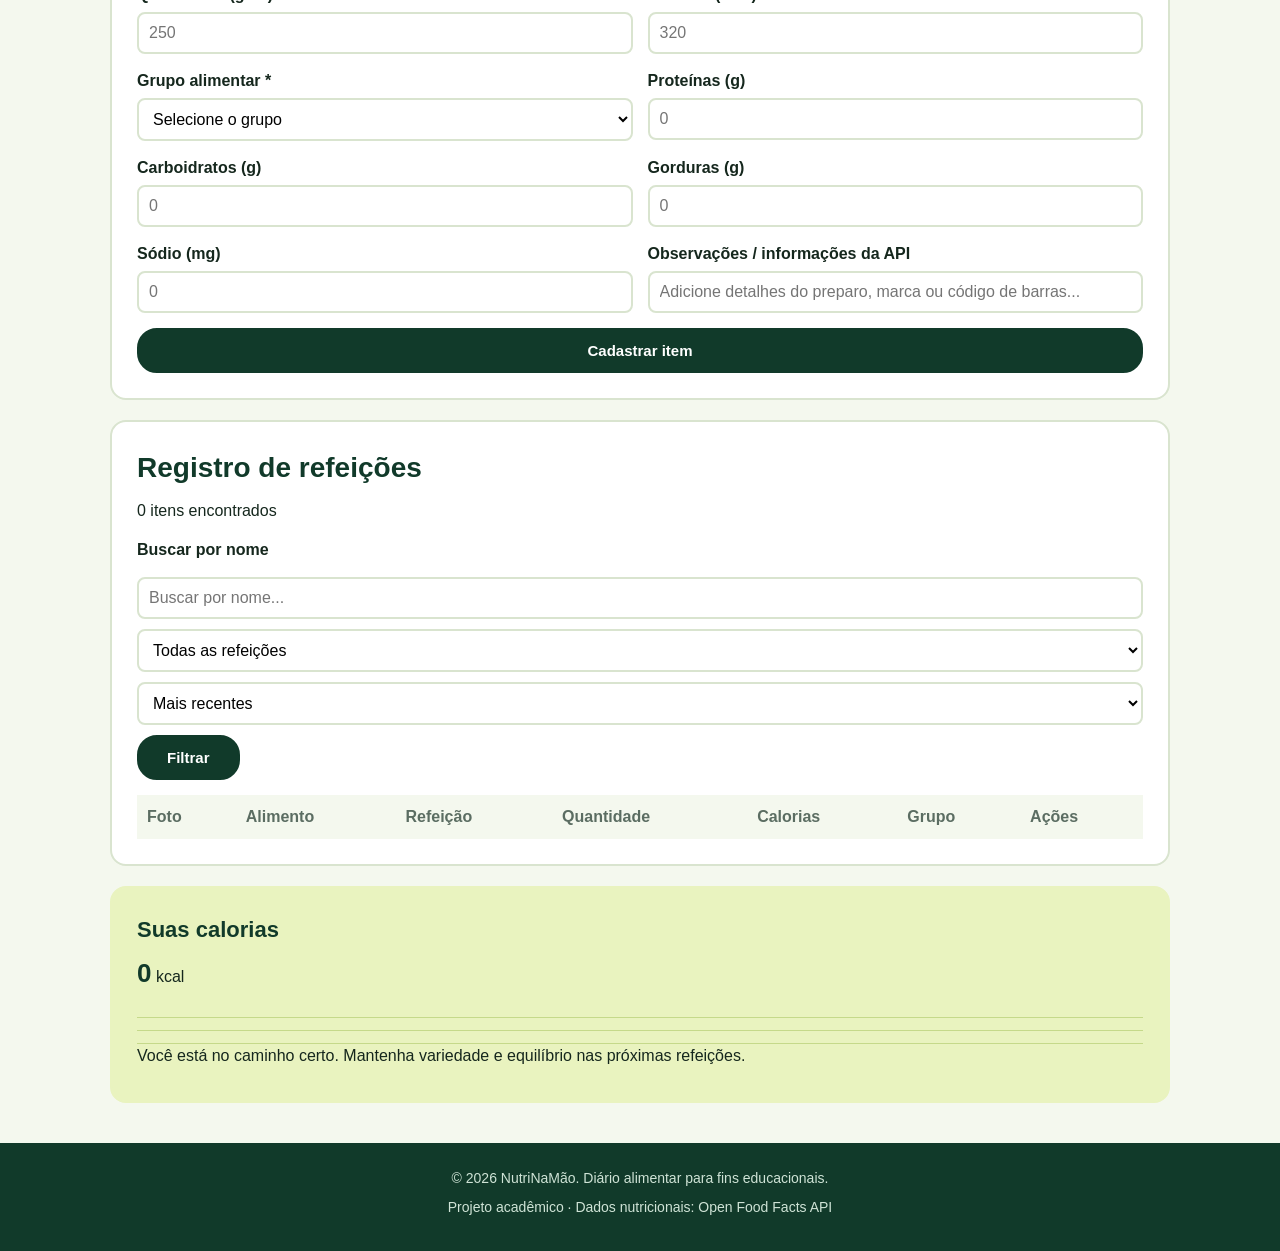
==== commit d7734fe5: "feat(index): adiciona ids, campos nutricionais e script no diário" ====
--- a/index.html
+++ b/index.html
@@ -15,7 +15,7 @@
       <h1>NutriNaMão</h1>
       <p>Diário Alimentar e Registro Nutricional</p>
     </div>
-    
+
     <nav>
       <ul>
         <li><a href="index.html">Diário</a></li>
@@ -36,11 +36,11 @@
         <span>12 dias de sequência</span>
         <span>Quarta-feira, 12 de junho</span>
       </div>
-      
+
       <p>OLÁ, MARIANA</p>
       <h2>Seu dia está ficando mais saudável.</h2>
-      <p>Você já completou 68% da meta de hoje. Continue registrando para manter sua sequência.</p>
-      
+      <p id="banner-percentual">Você já completou 68% da meta de hoje. Continue registrando para manter sua sequência.</p>
+
       <div>
         <a href="#cadastro">+ Registrar refeição</a>
         <a href="#metricas">Ver meu progresso</a>
@@ -58,29 +58,25 @@
     <!-- MÉTRICAS / STATUS DIÁRIO -->
     <section id="metricas">
       <h2>Métricas Diárias</h2>
-      
-      <!-- Calorias -->
+
       <article>
         <p>Calorias consumidas</p>
-        <p><strong>1.430</strong> kcal</p>
+        <p><strong id="metrica-calorias">1.430</strong> kcal</p>
         <span>+8% esta semana</span>
       </article>
 
-      <!-- Hidratação -->
       <article>
         <p>Hidratação</p>
         <p><strong>1250</strong> ml</p>
         <progress value="1250" max="2000">1250 ml</progress>
       </article>
 
-      <!-- Proteínas -->
       <article>
         <p>Proteínas hoje</p>
-        <p><strong>73 g</strong></p>
+        <p><strong id="metrica-proteinas">73 g</strong></p>
         <span>Meta 110 g</span>
       </article>
 
-      <!-- Sequência -->
       <article>
         <p>Sequência atual</p>
         <p><strong>12 dias</strong></p>
@@ -88,32 +84,35 @@
       </article>
     </section>
 
-    <!-- ATALHOS INTELIGENTES -->
+    <!-- ATALHOS INTELIGENTES (funcionam via JS com data-attributes) -->
     <section>
       <h2>Adicionar novamente</h2>
       <p>Baseado nos seus registros frequentes</p>
       <ul>
-        <li><button type="button">Café com leite 200 ml · 86 kcal</button></li>
-        <li><button type="button">Banana-prata 1 un. · 89 kcal</button></li>
-        <li><button type="button">Mix de castanhas 30 g · 174 kcal</button></li>
+        <li><button type="button" data-atalho data-nome="Café com leite" data-refeicao="cafe" data-quantidade="200" data-calorias="86" data-grupo="laticinios">Café com leite 200 ml · 86 kcal</button></li>
+        <li><button type="button" data-atalho data-nome="Banana-prata" data-refeicao="lanche" data-quantidade="100" data-calorias="89" data-grupo="frutas">Banana-prata 1 un. · 89 kcal</button></li>
+        <li><button type="button" data-atalho data-nome="Mix de castanhas" data-refeicao="lanche" data-quantidade="30" data-calorias="174" data-grupo="gorduras">Mix de castanhas 30 g · 174 kcal</button></li>
       </ul>
     </section>
 
-    <!-- FORMULÁRIO DE NOVO REGISTRO -->
+    <!-- MENSAGEM DE FEEDBACK (cadastro, edição, exclusão) -->
+    <div id="mensagem" role="status" aria-live="polite" hidden></div>
+
+    <!-- FORMULÁRIO DE NOVO REGISTRO / EDIÇÃO -->
     <section id="cadastro">
-      <h2>Cadastrar novo alimento</h2>
-      <form action="#" method="post">
+      <h2 id="titulo-form">Cadastrar novo alimento</h2>
+      <form id="form-refeicao" action="#" method="post" novalidate>
         <div>
           <label for="nome">Nome do alimento *</label>
-          <input type="text" id="nome" name="nome" placeholder="Ex: Salada de quinoa" required>
+          <input type="text" id="nome" name="nome" placeholder="Ex: Salada de quinoa">
         </div>
 
         <div>
           <label for="refeicao">Tipo de refeição *</label>
-          <select id="refeicao" name="refeicao" required>
+          <select id="refeicao" name="refeicao">
             <option value="">Selecione a refeição</option>
+            <option value="cafe">Café da Manhã</option>
             <option value="almoco">Almoço</option>
-            <option value="cafe">Café da Manhã</option>
             <option value="lanche">Lanche</option>
             <option value="jantar">Jantar</option>
           </select>
@@ -121,17 +120,17 @@
 
         <div>
           <label for="quantidade">Quantidade (g/ml) *</label>
-          <input type="number" id="quantidade" name="quantidade" placeholder="250" required>
+          <input type="number" id="quantidade" name="quantidade" placeholder="250" min="1">
         </div>
 
         <div>
           <label for="calorias">Calorias (kcal) *</label>
-          <input type="number" id="calorias" name="calorias" placeholder="320" required>
+          <input type="number" id="calorias" name="calorias" placeholder="320" min="0">
         </div>
 
         <div>
           <label for="grupo">Grupo alimentar *</label>
-          <select id="grupo" name="grupo" required>
+          <select id="grupo" name="grupo">
             <option value="">Selecione o grupo</option>
             <option value="proteinas">Proteínas</option>
             <option value="carboidratos">Carboidratos</option>
@@ -143,26 +142,46 @@
         </div>
 
         <div>
+          <label for="proteinas">Proteínas (g)</label>
+          <input type="number" id="proteinas" name="proteinas" placeholder="0" min="0" step="0.1">
+        </div>
+
+        <div>
+          <label for="carboidratos">Carboidratos (g)</label>
+          <input type="number" id="carboidratos" name="carboidratos" placeholder="0" min="0" step="0.1">
+        </div>
+
+        <div>
+          <label for="gorduras">Gorduras (g)</label>
+          <input type="number" id="gorduras" name="gorduras" placeholder="0" min="0" step="0.1">
+        </div>
+
+        <div>
+          <label for="sodio">Sódio (mg)</label>
+          <input type="number" id="sodio" name="sodio" placeholder="0" min="0">
+        </div>
+
+        <div>
           <label for="observacoes">Observações / informações da API</label>
           <input type="text" id="observacoes" name="observacoes" placeholder="Adicione detalhes do preparo, marca ou código de barras...">
         </div>
 
-        <button type="submit">Cadastrar item</button>
+        <button type="submit" id="botao-submit">Cadastrar item</button>
+        <button type="button" id="botao-cancelar" hidden>Cancelar edição</button>
       </form>
     </section>
 
-    <!-- REGISTRO DE REFEIÇÕES (Parte de Filtros e Busca) -->
+    <!-- REGISTRO DE REFEIÇÕES -->
     <section id="listagem">
       <h2>Registro de refeições</h2>
-      <p>4 itens encontrados</p>
-
-      <!-- Filtros e Busca -->
-      <div>
-        <form action="#" method="get">
+      <p id="contador">0 itens encontrados</p>
+
+      <div>
+        <form id="form-filtros" action="#" method="get">
           <label for="busca">Buscar por nome</label>
           <input type="search" id="busca" name="busca" placeholder="Buscar por nome...">
 
-          <select id="filtro-refeicao" name="filtro-refeicao">
+          <select id="filtro-refeicao" name="filtro-refeicao" aria-label="Filtrar por refeição">
             <option value="todas">Todas as refeições</option>
             <option value="cafe">Café da Manhã</option>
             <option value="almoco">Almoço</option>
@@ -170,17 +189,16 @@
             <option value="jantar">Jantar</option>
           </select>
 
-          <select id="ordenacao" name="ordenacao">
+          <select id="ordenacao" name="ordenacao" aria-label="Ordenar por">
             <option value="recentes">Mais recentes</option>
             <option value="caloricos">Mais calóricos</option>
             <option value="alfabetica">Nome A-Z</option>
           </select>
 
-          <button type="button">Filtrar</button>
+          <button type="submit">Filtrar</button>
         </form>
       </div>
 
-       <!-- Tabela -->
       <table border="1">
         <thead>
           <tr>
@@ -193,100 +211,46 @@
             <th>Ações</th>
           </tr>
         </thead>
-        <tbody>
-          <tr>
-            <td>
-                <img src="assets/img/foto2.jpg" alt="Bowl de frango e quinoa" width="80" height="80">
-            </td>
-            <td><strong>Torrada com avocado</strong></td>
-            <td>Lanche</td>
-            <td>180 g</td>
-            <td><strong>326</strong> kcal</td>
-            <td>Carboidratos</td>
-            <td>
-              <button type="button">Editar</button>
-              <button type="button">Excluir</button>
-            </td>
-          </tr>
-          <tr>
-            <td>
-              <img src="assets/img/foto3.jpg" alt="Iogurte com frutas" width="80" height="80">
-            </td>
-            <td><strong>Iogurte com frutas</strong></td>
-            <td>Café da Manhã</td>
-            <td>240 g</td>
-            <td><strong>284</strong> kcal</td>
-            <td>Laticínios</td>
-            <td>
-              <button type="button">Editar</button>
-              <button type="button">Excluir</button>
-            </td>
-          </tr>
-          <tr>
-            <td>
-                <img src="assets/img/foto4.jpg" alt="Torrada com avocado" width="80" height="80">
-            </td>
-             <td><strong>Torrada com avocado</strong></td>
-            <td>Lanche</td>
-            <td>180 g</td>
-            <td><strong>326</strong> kcal</td>
-            <td>Carboidratos</td>
-            <td>
-              <button type="button">Editar</button>
-              <button type="button">Excluir</button>
-            </td>
-          </tr>
-          <tr>
-            <td>
-                <img src="assets/img/foto5.jpg" alt="Salada mediterrânea" width="80" height="80">
-            </td>
-             <td><strong>Salada mediterrânea</strong></td>
-            <td>Jantar</td>
-            <td>280 g</td>
-            <td><strong>352</strong> kcal</td>
-            <td>Vegetais</td>
-            <td>
-              <button type="button">Editar</button>
-              <button type="button">Excluir</button>
-            </td>
-          </tr>
-        </tbody>
+        <!-- Linhas geradas pelo JavaScript -->
+        <tbody id="lista-refeicoes"></tbody>
       </table>
-    </section>    
+    </section>
+
     <!-- DETALHES DO ALIMENTO SELECIONADO -->
-    <section id="detalhes">
-      <h2>Bowl de frango e quinoa</h2>
-      <p>Almoço · 320 g · Proteínas</p>
-      <small>Dados via Open Food Facts</small>
+    <section id="detalhes" hidden>
+      <h2 id="detalhes-titulo"></h2>
+      <p id="detalhes-info"></p>
+      <small>Dados via Open Food Facts / registro manual</small>
 
       <dl>
         <dt>Proteínas</dt>
-        <dd>38 g</dd>
+        <dd id="detalhes-proteinas"></dd>
 
         <dt>Carboidratos</dt>
-        <dd>42 g</dd>
+        <dd id="detalhes-carboidratos"></dd>
 
         <dt>Gorduras</dt>
-        <dd>14 g</dd>
+        <dd id="detalhes-gorduras"></dd>
 
         <dt>Sódio</dt>
-        <dd>380 mg</dd>
+        <dd id="detalhes-sodio"></dd>
       </dl>
-
-      <button type="button">Editar este item</button>
-      <button type="button">Excluir este item</button>
-    </section>
-
-        <!-- RESUMO DIÁRIO -->
+      <p id="detalhes-obs"></p>
+
+      <button type="button" id="detalhes-editar">Editar este item</button>
+      <button type="button" id="detalhes-excluir">Excluir este item</button>
+    </section>
+
+    <!-- RESUMO DIÁRIO -->
     <section id="resumo">
       <h3>Suas calorias</h3>
-      <p><strong>1.430</strong> kcal</p>
-      <p>68% - Meta diária: 2.100 kcal</p>
-      
+      <p><strong id="resumo-total">0</strong> kcal</p>
+      <p id="resumo-percentual"></p>
+
       <ul>
-        <li>Itens registrados: 4</li>
-        <li>Restante hoje: 670 kcal</li>
-        <li>Maior refeição: Almoço</li>
+        <li id="resumo-itens"></li>
+        <li id="resumo-restante"></li>
+        <li id="resumo-maior"></li>
       </ul>
 
       <p>Você está no caminho certo. Mantenha variedade e equilíbrio nas próximas refeições.</p>
@@ -297,8 +261,9 @@
   <!-- RODAPÉ -->
   <footer>
     <p>&copy; 2026 NutriNaMão. Diário alimentar para fins educacionais.</p>
-    <p>Projeto acadêmico · Dados nutricionais: Open Food Facts API · </p>
+    <p>Projeto acadêmico · Dados nutricionais: Open Food Facts API</p>
   </footer>
 
+  <script src="assets/js/script.js"></script>
 </body>
 </html>
--- a/assets/css/style.css
+++ b/assets/css/style.css
@@ -0,0 +1,641 @@
+* {
+  margin: 0;
+  padding: 0;
+  box-sizing: border-box;
+}
+
+body {
+  font-family: "Trebuchet MS", Arial, sans-serif;
+  font-size: 16px;
+  line-height: 1.5;
+  background-color: #f4f8ee;
+  color: #15271d;
+}
+
+h1, h2, h3, h4 {
+  color: #113a2a;
+}
+
+h2 { font-size: 28px; margin-bottom: 10px; }
+h3 { font-size: 22px; margin-bottom: 8px; }
+h4 { font-size: 18px; }
+
+p { margin-bottom: 8px; }
+
+ul, ol { list-style: none; }
+
+a { color: #2f7d52; }
+
+img {
+  max-width: 100%;
+  height: auto;       /* mantém a proporção da foto (sem esticar) */
+}
+
+/* ---------- Cabeçalho e menu ---------- */
+header {
+  background-color: #ffffff;
+  border-bottom: 2px solid #d9e4cf;
+  padding: 8px 30px;
+  display: flex;                 /* flexbox: logo de um lado, menu do outro */
+  justify-content: space-between;
+  align-items: center;
+  flex-wrap: wrap;
+  gap: 10px;
+}
+
+header div {
+  display: flex;
+  align-items: center;
+  flex-wrap: wrap;
+  gap: 10px;
+}
+
+header span { font-size: 22px; }
+header h1 { font-size: 20px; }
+header p { font-size: 12px; color: #5b6d62; margin: 0; }
+
+nav ul {
+  display: flex;
+  flex-wrap: wrap;
+  gap: 10px;
+}
+
+header nav a {
+  display: block;
+  padding: 5px 14px;
+  border-radius: 20px;
+  color: #15271d;
+  text-decoration: none;
+  font-weight: bold;
+}
+
+header nav a:hover {
+  background-color: #cbe56a;
+}
+
+/* ---------- Área principal (blocos um embaixo do outro) ---------- */
+main {
+  max-width: 1100px;
+  margin: 30px auto;
+  padding: 0 20px;
+  display: flex;
+  flex-direction: column;
+  gap: 20px;
+}
+
+/* ---------- Cartões (todas as seções) ---------- */
+section {
+  background-color: #ffffff;
+  border: 2px solid #d9e4cf;
+  border-radius: 16px;
+  padding: 25px;
+}
+
+/* ---------- Bloco de abertura (primeira seção de cada página) ---------- */
+main > section:first-child {
+  background-color: #113a2a;
+  color: #ffffff;
+  border: none;
+  border-radius: 24px;
+  padding: 40px;
+}
+
+main > section:first-child h2 {
+  color: #ffffff;
+  font-size: 40px;
+  line-height: 1.1;
+  margin-bottom: 15px;
+}
+
+main > section:first-child a {
+  display: inline-block;
+  background-color: #cbe56a;
+  color: #113a2a;
+  padding: 12px 24px;
+  border-radius: 30px;
+  text-decoration: none;
+  font-weight: bold;
+  margin: 10px 10px 0 0;
+}
+
+/* sobre.html: foto direto dentro da seção */
+section > img {
+  width: 100%;
+  max-width: 420px;
+  border-radius: 20px;
+  margin-top: 20px;
+}
+
+/* index.html: etiquetas, foto e pontuação */
+#diario span {
+  display: inline-block;
+  background-color: #cbe56a;
+  color: #113a2a;
+  padding: 5px 14px;
+  border-radius: 20px;
+  font-size: 14px;
+  font-weight: bold;
+  margin: 0 8px 10px 0;
+}
+
+/* grid de 2 colunas: texto na esquerda, foto na direita */
+#diario {
+  display: grid;
+  grid-template-columns: 1.2fr 1fr;
+  column-gap: 40px;
+  align-items: center;
+}
+
+#diario > * {
+  grid-column: 1;                 /* tudo vai para a coluna da esquerda... */
+}
+
+#diario > div:last-child {
+  grid-column: 2;                 /* ...menos a foto, que vai para a direita */
+  grid-row: 1 / 6;                /* e ocupa a altura de todo o texto */
+}
+
+/* "OLÁ, MARIANA" */
+#diario > p:first-of-type {
+  color: #cbe56a;
+  font-weight: bold;
+}
+
+#diario img {
+  width: 100%;
+  border-radius: 20px;            /* cantos arredondados */
+}
+
+/* cartão da pontuação, embaixo da foto */
+#diario div div {
+  display: block;
+  background-color: #ffffff;
+  color: #113a2a;
+  padding: 10px 20px;
+  border-radius: 12px;
+  margin-top: 12px;
+}
+
+#diario div div p { color: #5b6d62; margin: 0; }
+
+/* ---------- Números em destaque ---------- */
+p strong {
+  font-size: 26px;
+  color: #113a2a;
+}
+
+/* ---------- Cartões pequenos (article) ---------- */
+article {
+  background-color: #f4f8ee;
+  border-radius: 12px;
+  padding: 20px;
+  margin-bottom: 12px;
+}
+
+article p { color: #5b6d62; }
+
+article span, time {
+  display: inline-block;
+  background-color: #e9f3bf;
+  color: #113a2a;
+  padding: 2px 10px;
+  border-radius: 12px;
+  font-size: 14px;
+  font-weight: bold;
+}
+
+article h3, article h4 {
+  font-size: 20px;
+  margin: 8px 0;
+}
+
+article button { margin-top: 8px; }
+
+/* lista dentro do cartão (gráficos de calorias) */
+article li {
+  display: flex;
+  justify-content: space-between;
+  padding: 6px 0;
+  border-bottom: 1px dashed #d9e4cf;
+}
+
+/* index.html: métricas em grid de 4 colunas */
+#metricas {
+  display: grid;
+  grid-template-columns: repeat(4, 1fr);
+  gap: 15px;
+}
+
+#metricas h2 { grid-column: 1 / -1; }
+
+#metricas article { margin-bottom: 0; }
+
+/* classe opcional: cartões lado a lado (veja instruções) */
+.cards {
+  display: grid;
+  grid-template-columns: repeat(2, 1fr);
+  gap: 15px;
+}
+
+.cards h2 { grid-column: 1 / -1; }
+
+.cards article { margin-bottom: 0; }
+
+/* ---------- Barra de progresso ---------- */
+progress {
+  width: 100%;
+  height: 12px;
+}
+
+/* ---------- Listas em formato de etiqueta ---------- */
+section > ul {
+  display: flex;
+  flex-wrap: wrap;
+  gap: 10px;
+  margin-top: 12px;
+}
+
+section > ul li {
+  background-color: #e9f3bf;
+  padding: 5px 14px;
+  border-radius: 20px;
+}
+
+section > ul li button {
+  background: none;
+  border: none;
+  padding: 4px 0;
+  color: #113a2a;
+}
+
+/* ---------- Formulários ---------- */
+label {
+  display: block;
+  font-weight: bold;
+  margin-bottom: 5px;
+}
+
+input, select {
+  width: 100%;
+  padding: 10px;
+  border: 2px solid #d9e4cf;
+  border-radius: 8px;
+  font-size: 16px;
+  background-color: #ffffff;
+}
+
+input:focus, select:focus {
+  outline: none;
+  border-color: #2f7d52;
+}
+
+#cadastro form {
+  display: grid;
+  grid-template-columns: 1fr 1fr;
+  gap: 15px;
+  margin-top: 15px;
+}
+
+#cadastro form button {
+  grid-column: 1 / -1;
+}
+
+/* filtros da lista de refeições */
+#listagem form {
+  display: flex;
+  flex-wrap: wrap;
+  align-items: flex-end;
+  gap: 10px;
+  margin: 15px 0;
+}
+
+/* cada rótulo + campo fica dentro de uma div */
+#listagem form div {
+  flex: 1 1 180px;
+}
+
+/* ---------- Filtros agrupados (biblioteca) ---------- */
+fieldset {
+  border: none;
+}
+
+legend {
+  font-weight: bold;
+  margin-bottom: 10px;
+}
+
+fieldset ul {
+  display: flex;
+  flex-wrap: wrap;
+  gap: 10px;
+}
+
+/* foto dentro dos cartões */
+article > img {
+  border-radius: 12px;
+  margin-bottom: 8px;
+}
+
+/* ---------- Botões ---------- */
+button {
+  background-color: #ffffff;
+  color: #113a2a;
+  border: 2px solid #d9e4cf;
+  border-radius: 20px;
+  padding: 8px 16px;
+  font-size: 15px;
+  font-weight: bold;
+  cursor: pointer;
+}
+
+button:hover {
+  background-color: #cbe56a;
+}
+
+/* botões principais */
+#cadastro button, #listagem form button, #relatorio button {
+  background-color: #113a2a;
+  color: #ffffff;
+  border-color: #113a2a;
+  padding: 12px 28px;
+}
+
+#cadastro button:hover, #listagem form button:hover, #relatorio button:hover {
+  background-color: #2f7d52;
+}
+
+/* botão "Excluir" (o último de cada grupo) */
+td button:last-child, #detalhes button:last-child {
+  color: #b3345a;
+}
+
+td button, #detalhes button {
+  padding: 5px 12px;
+  font-size: 14px;
+  margin-right: 5px;
+}
+
+/* menu dos dias (planejamento) */
+main nav button {
+  padding: 10px 16px;
+}
+
+main nav strong {
+  background-color: #cbe56a;
+  padding: 2px 8px;
+  border-radius: 10px;
+}
+
+/* ---------- Tabelas ---------- */
+table {
+  width: 100%;
+  border-collapse: collapse;
+  margin-top: 15px;
+}
+
+table, th, td {
+  border: none;               /* tira a borda feita pelo border="1" do HTML */
+}
+
+th {
+  background-color: #f4f8ee;
+  text-align: left;
+  padding: 10px;
+  color: #5b6d62;
+}
+
+td {
+  padding: 10px;
+  border-bottom: 1px solid #d9e4cf;
+}
+
+td img {
+  width: 60px;
+  height: 60px;
+  object-fit: cover;
+  border-radius: 10px;
+}
+
+/* ---------- Listas de definição (dl) ---------- */
+dl {
+  display: grid;
+  grid-template-columns: 1fr 1fr;
+  margin: 15px 0;
+}
+
+dt, dd {
+  padding: 8px 0;
+  border-bottom: 1px solid #d9e4cf;
+}
+
+dd {
+  font-weight: bold;
+  text-align: right;
+  color: #113a2a;
+}
+
+/* ---------- Detalhes e resumo (index) ---------- */
+#detalhes small {
+  display: inline-block;
+  background-color: #e9f3bf;
+  padding: 2px 12px;
+  border-radius: 12px;
+}
+
+#resumo {
+  background-color: #e9f3bf;
+  border-color: #e9f3bf;
+}
+
+#resumo ul {
+  display: block;
+  margin-top: 12px;
+}
+
+#resumo li {
+  background: none;
+  border-radius: 0;
+  padding: 6px 0;
+  border-bottom: 1px solid #c5d98a;
+}
+
+/* ---------- Planejamento: meta e lista de compras lado a lado ---------- */
+aside {
+  display: flex;
+  flex-wrap: wrap;
+  gap: 20px;
+}
+
+aside section {
+  flex: 1 1 250px;
+}
+
+aside ul {
+  display: block;
+}
+
+aside li {
+  background: none;
+  padding: 6px 0;
+  border-radius: 0;
+}
+
+aside label {
+  font-weight: normal;
+  margin: 0;
+}
+
+aside input {
+  width: auto;
+  margin-right: 8px;
+}
+
+/* ---------- Relatório e princípios (listas numeradas) ---------- */
+ol li {
+  background-color: #f4f8ee;
+  border-radius: 12px;
+  padding: 15px;
+  margin-bottom: 10px;
+}
+
+ol li span {
+  font-size: 26px;
+  font-weight: bold;
+  color: #2f7d52;
+}
+
+ol li p { color: #5b6d62; margin: 0; }
+
+/* ---------- Rodapé ---------- */
+footer {
+  background-color: #113a2a;
+  color: #cfe3d6;
+  text-align: center;
+  padding: 25px 15px;
+  margin-top: 40px;
+  font-size: 14px;
+}
+
+/* =========================================================
+   RESPONSIVIDADE
+   ========================================================= */
+
+/* tablet */
+@media (max-width: 900px) {
+  #metricas {
+    grid-template-columns: repeat(2, 1fr);
+  }
+
+  /* topo da index: uma coluna só, foto embaixo do texto */
+  #diario {
+    grid-template-columns: 1fr;
+  }
+
+  #diario > div:last-child {
+    grid-column: 1;
+    grid-row: auto;
+    margin-top: 20px;
+  }
+
+  #diario img {
+    max-width: 380px;
+  }
+}
+
+/* celular */
+@media (max-width: 600px) {
+
+  /* menos espaço nas bordas */
+  main {
+    margin: 15px auto;
+    padding: 0 12px;
+    gap: 15px;
+  }
+
+  section {
+    padding: 18px;
+  }
+
+  h2 { font-size: 24px; }
+
+  /* cabeçalho: logo em cima e menu embaixo, com rolagem para o lado */
+  header {
+    flex-direction: column;
+    align-items: flex-start;
+    padding: 12px 15px;
+    gap: 10px;
+  }
+
+  header p {
+    display: none;
+  }
+
+  header nav {
+    width: 100%;
+  }
+
+  header nav ul {
+    flex-wrap: nowrap;
+    overflow-x: auto;
+  }
+
+  header nav a {
+    white-space: nowrap;
+    padding: 6px 14px;
+  }
+
+  /* bloco de abertura menor, com botões largos */
+  main > section:first-child {
+    padding: 22px;
+    border-radius: 18px;
+  }
+
+  main > section:first-child h2 {
+    font-size: 28px;
+  }
+
+  main > section:first-child a {
+    display: block;
+    text-align: center;
+    margin: 10px 0 0 0;
+  }
+
+  /* métricas: 2 por linha; os outros cartões: 1 por linha */
+  #metricas {
+    grid-template-columns: repeat(2, 1fr);
+    gap: 10px;
+  }
+
+  .cards, #cadastro form {
+    grid-template-columns: 1fr;
+  }
+
+  article {
+    padding: 14px;
+  }
+
+  p strong {
+    font-size: 22px;
+  }
+
+  /* menu dos dias do planejamento: uma linha com rolagem */
+  main nav ul {
+    flex-wrap: nowrap;
+    overflow-x: auto;
+    padding-bottom: 5px;
+  }
+
+  main nav button {
+    white-space: nowrap;
+  }
+
+  /* tabela com rolagem para o lado, sem espremer as colunas */
+  table {
+    display: block;
+    overflow-x: auto;
+  }
+
+  th, td {
+    white-space: nowrap;
+  }
+}
